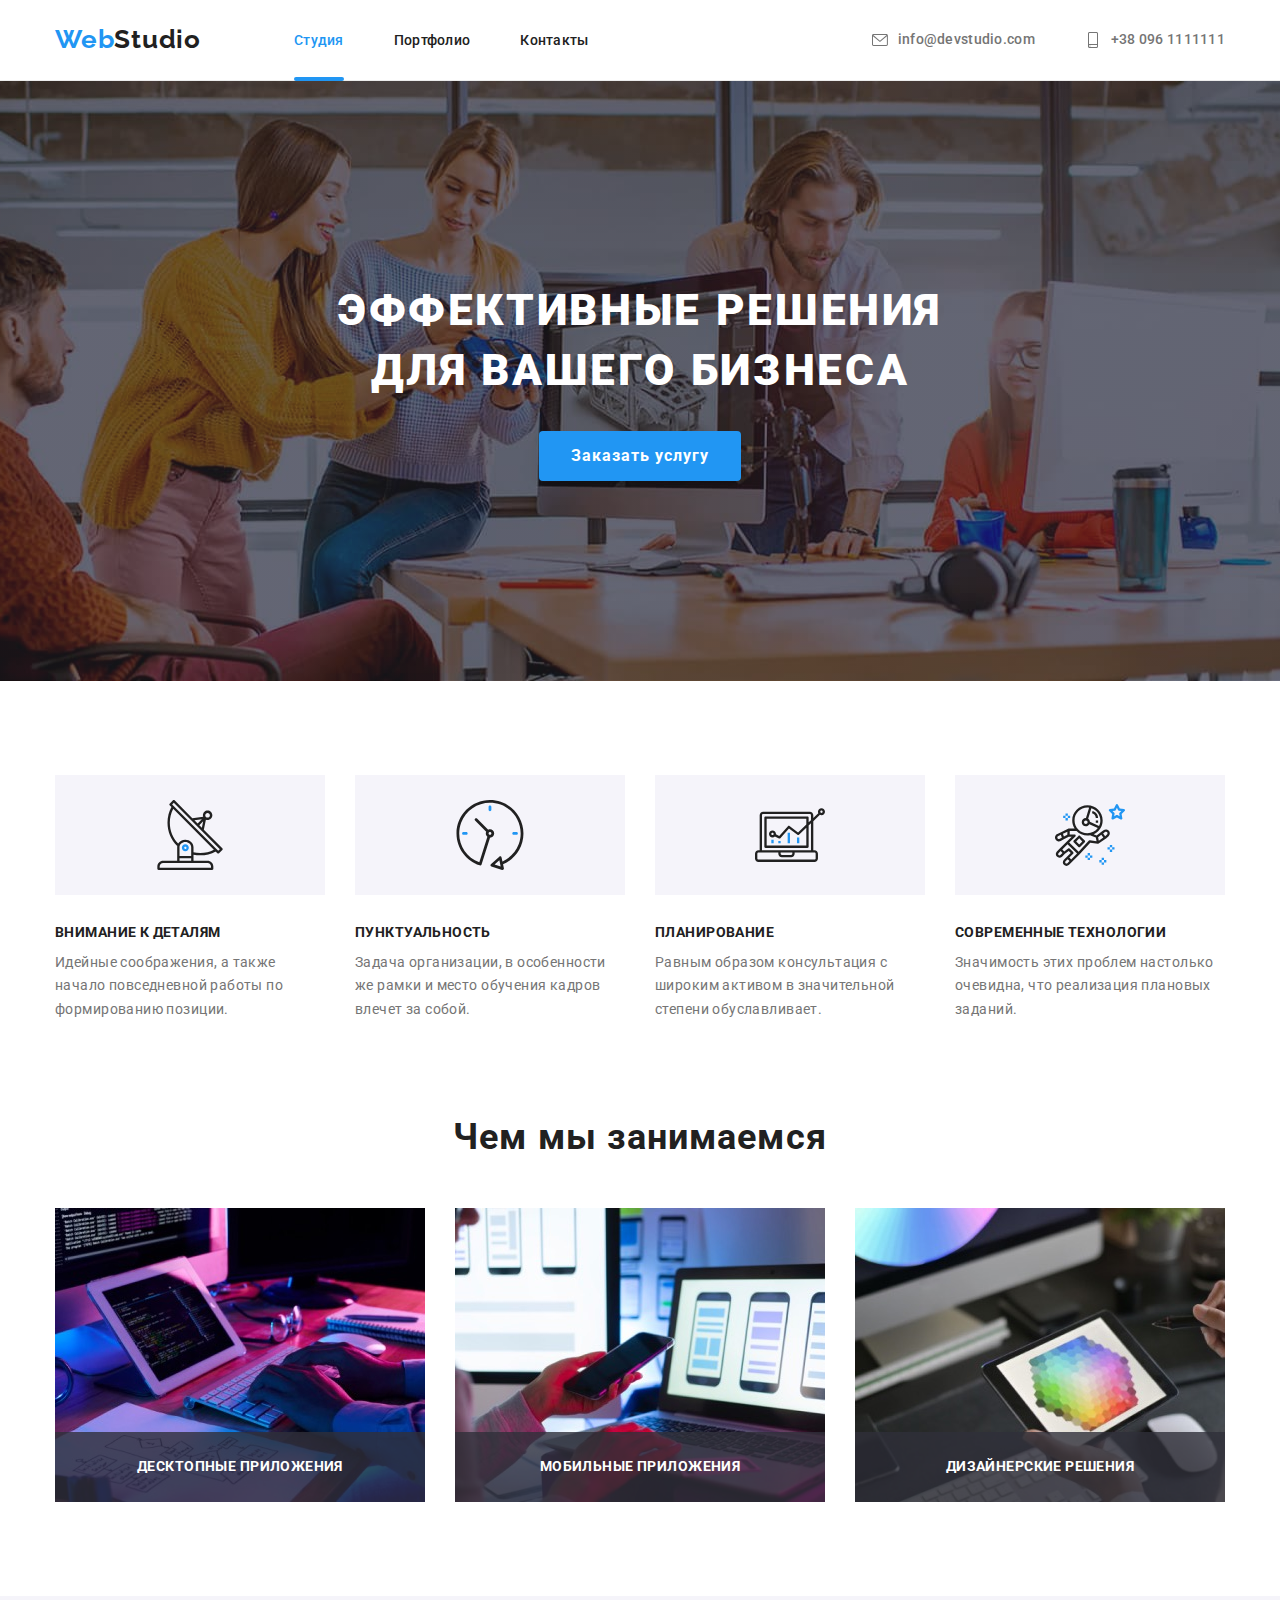
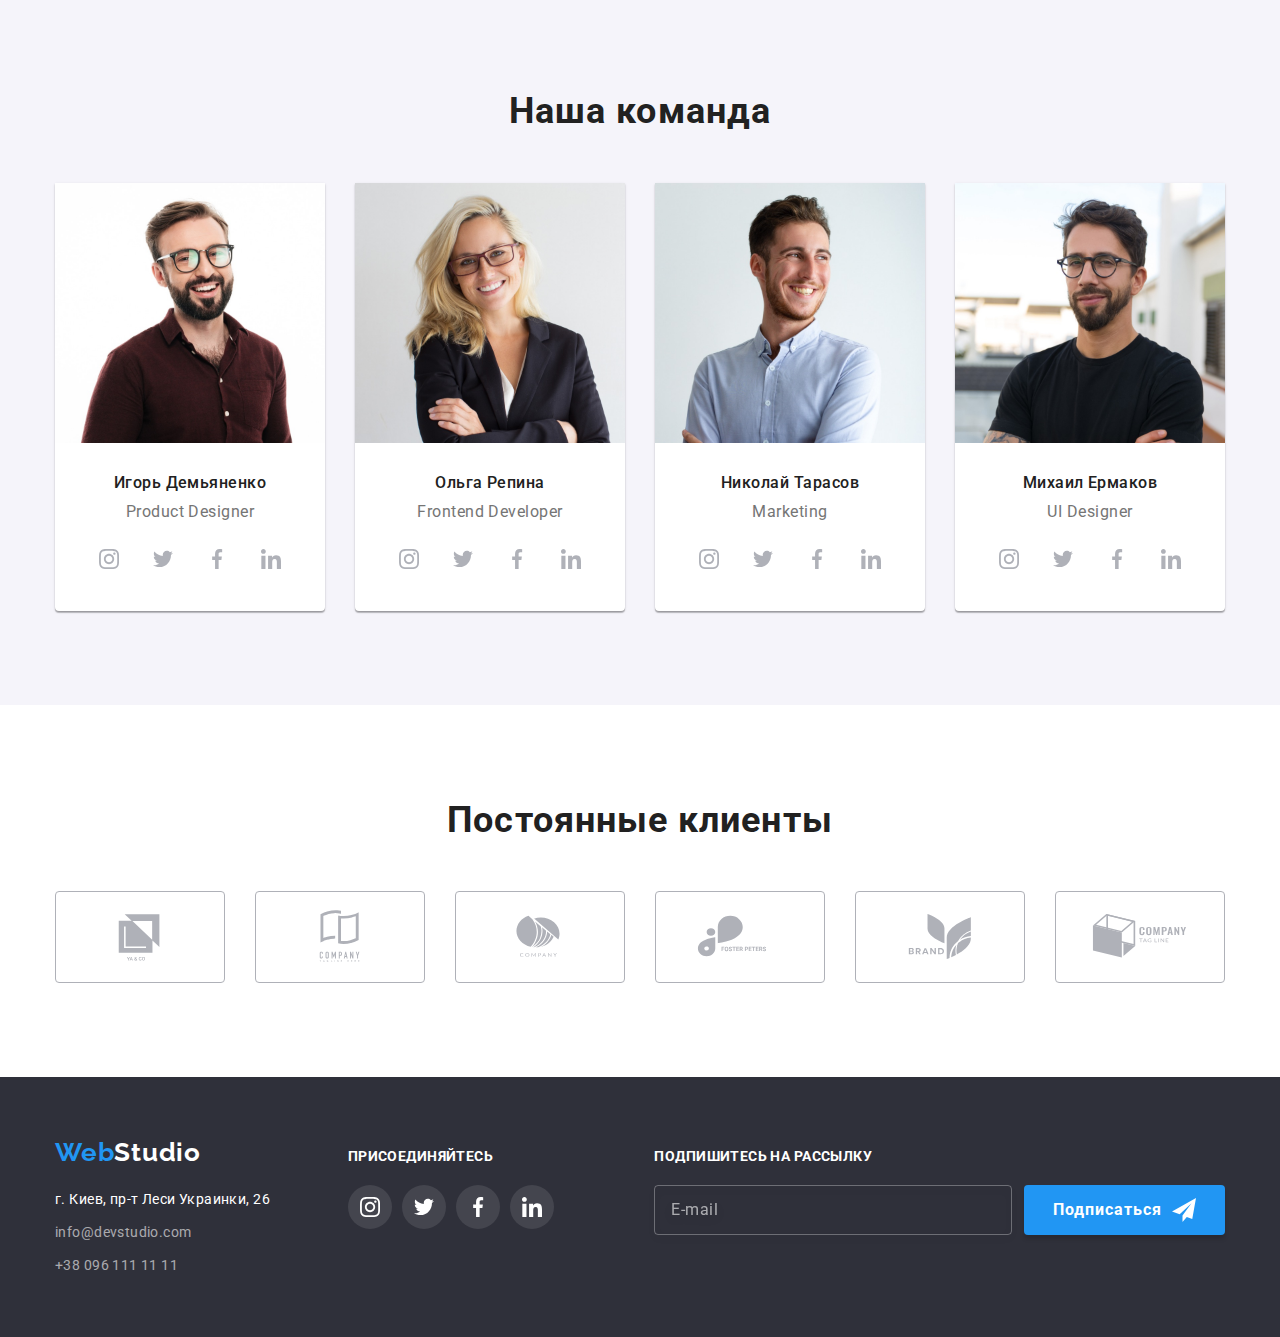
==== index.html @ 7ea265f0 "initial commit" ====
<!DOCTYPE html>
<html lang="ru">

<head>
    <meta charset="UTF-8">
    <meta http-equiv="X-UA-Compatible" content="IE=edge">
    <meta name="viewport" content="width=device-width, initial-scale=1.0">
    <title>WebStudio</title>
    <link rel="preconnect" href="https://fonts.googleapis.com">
    <link rel="preconnect" href="https://fonts.gstatic.com" crossorigin>
    <link
        href="https://fonts.googleapis.com/css2?family=Raleway:wght@700&family=Roboto:wght@400;500;700;900&display=swap"
        rel="stylesheet">
    <link rel="stylesheet"
        href="https://cdnjs.cloudflare.com/ajax/libs/modern-normalize/1.1.0/modern-normalize.min.css">
    <link rel="stylesheet" href="./css/styles.css">
</head>

<body>
    <header class="header">
        <div class="container main-nav">
            <nav class="header-nav">
                <a class="header-logo link" href="./index.html"> Web<span class="studio-logo">Studio</span> </a>
                <ul class="header-list list">
                    <li class="header-item"><a class="header-link link current" href="./index.html">Студия</a>
                    </li>
                    <li class="header-item"><a class="header-link link" href="./portfolio.html">Портфолио</a></li>
                    <li class="header-item"><a class="header-link link" href="">Контакты</a></li>
                </ul>
            </nav>

            <ul class="header-contact list">
                <li class="header-contact-item ">
                    <a class="header-mail link" href="mailto:info@devstudio.com">
                        <svg class="mail-icon" width="16" height="16">
                            <use href="./images/icons.svg#icon-envelope"></use>
                        </svg>
                        info@devstudio.com
                    </a>
                </li>
                <li class="header-contact-item">
                    <a class="header-tel link" href="tel:+380961111111">
                        <svg class="tel-icon" width="16" height="16">
                            <use href="./images/icons.svg#icon-telephone"></use>
                        </svg>
                        +38 096 1111111
                    </a>
                </li>
            </ul>
        </div>
    </header>

    <main>
        <section class="hero section">
            <div class="container">
                <h1 class="hero-title">Эффективные решения для вашего бизнеса</h1>

                <button type="button" class="hero-btn" data-modal-open>Заказать услугу</button>
                <div class="backdrop is-hidden" data-modal>
                    <div class="modal">
                        <button class="close-btn" data-modal-close>
                            <svg class="close-icon" width="18" height="18">
                                <use href="./images/icons.svg#icon-close">
                                </use>
                            </svg>
                        </button>
                        <p class="modal-title">Оставьте свои данные, мы вам перезвоним</p>
                        <form action="#" class="modal-form">
                            <div class="modal-form-field">
                                <label for="user-name" class="input-title">Имя</label>
                                <div class="modal-input-wrap">
                                    <input type="text" name="user-name" id="user-name" class="modal-input" minlength="2"
                                        required>
                                    <svg class="input-icon" width="18" height="18">
                                        <use href="./images/icons.svg#icon-name-input"></use>
                                    </svg>
                                </div>
                            </div>

                            <div class="modal-form-field">
                                <label for="user-tel" class="input-title">Телефон</label>
                                <div class="modal-input-wrap">
                                    <input type="tel" name="user-tel" id="user-tel" class="modal-input" required>
                                    <svg class="input-icon" width="18" height="18">
                                        <use href="./images/icons.svg#icon-tel-input"></use>
                                    </svg>
                                </div>
                            </div>

                            <div class="modal-form-field">
                                <label for="user-email" class="input-title">Почта</label>
                                <div class="modal-input-wrap">
                                    <input type="email" name="user-email" id="user-email" class="modal-input"
                                        required><svg class="input-icon" width="18" height="18">
                                        <use href="./images/icons.svg#icon-mail-input"></use>
                                    </svg>
                                </div>
                            </div>

                            <div class="modal-form-field">
                                <label for="feedback" class="input-title">Комментарий</label>
                                <textarea name="feedback" id="feedback" class="feedback-txt"
                                    placeholder="Введите текст"></textarea>
                            </div>

                            <div class="modal-form-field">
                                <input type="checkbox" name="terms" id="terms-check" class="modal-check visually-hidden"
                                    required>

                                <label for="terms-check" class="terms-check">
                                    <span>
                                        <svg class="icon-check" width="16" height="15">
                                            <use href="./images/icons.svg#icon-check"></use>
                                        </svg>
                                    </span>
                                    Соглашаюсь с рассылкой и принимаю &nbsp;
                                    <a href="" class="terms-link">Условия договора</a>
                                </label>
                            </div>

                            <button type="submit" class="submit-btn">Отправить</button>
                        </form>
                    </div>

                </div>
            </div>
        </section>

        <section class="about section">
            <div class="container">
                <h2 class="about-title visually-hidden"> О нас</h2>
                <ul class="about-list list">
                    <li class="about-item">
                        <div class="icon-box">
                            <svg class="about-icon" width="70" height="70">
                                <use href="./images/icons.svg#icon-antenna">
                                </use>
                            </svg>
                        </div>
                        <h3 class="about-item-title">Внимание к деталям</h3>
                        <p class="about-item-text">Идейные соображения, а также начало повседневной работы по
                            формированию
                            позиции.</p>
                    </li>
                    <li class="about-item">
                        <div class="icon-box">
                            <svg class="about-icon" width="70" height="70">
                                <use href="./images/icons.svg#icon-clock">
                                </use>
                            </svg>
                        </div>
                        <h3 class="about-item-title">Пунктуальность</h3>
                        <p class="about-item-text">Задача организации, в особенности же рамки и место обучения кадров
                            влечет
                            за собой.</p>
                    </li>
                    <li class="about-item">
                        <div class="icon-box">
                            <svg class="about-icon" width="70" height="70">
                                <use href="./images/icons.svg#icon-diagram">
                                </use>
                            </svg>
                        </div>
                        <h3 class="about-item-title">Планирование</h3>
                        <p class="about-item-text">Равным образом консультация с широким активом в значительной степени
                            обуславливает.</p>
                    </li>
                    <li class="about-item">
                        <div class="icon-box">
                            <svg class="about-icon" width="70" height="70">
                                <use href="./images/icons.svg#icon-astronaut">
                                </use>
                            </svg>
                        </div>
                        <h3 class="about-item-title">Современные технологии</h3>
                        <p class="about-item-text">Значимость этих проблем настолько очевидна, что реализация плановых
                            заданий.</p>
                    </li>
                </ul>
            </div>
        </section>

        <section class="we-do section">
            <div class="container">
                <h2 class="we-do-title">Чем мы занимаемся</h2>
                <ul class="we-do-list list">
                    <li class="we-do-item">
                        <div class="we-do-thumb">
                            <img src="./images/we-do1.jpg" alt="Набор кода" width="370" height="294">

                            <div class="we-do-box">
                                <p class="we-do-text">
                                    Десктопные приложения
                                </p>
                            </div>
                        </div>
                    </li>
                    <li class="we-do-item">
                        <div class="we-do-thumb">
                            <img src="./images/we-do2.jpg" alt="Мобильные приложения на экране" width="370"
                                height="294">

                            <div class="we-do-box">
                                <p class="we-do-text">
                                    Мобильные приложения
                                </p>
                            </div>
                        </div>
                    </li>
                    <li class="we-do-item">
                        <img src="./images/we-do3.jpg" alt="Цветовая палитра" width="370" height="294">
                        <div class="we-do-thumb">
                            <div class="we-do-box">
                                <p class="we-do-text">
                                    Дизайнерские решения
                                </p>
                            </div>
                        </div>
                    </li>
                </ul>
            </div>
        </section>

        <section class="team section">
            <div class="container">
                <h2 class="team-title">Наша команда</h2>
                <ul class="team-list list">
                    <li class="team-item">
                        <img src="./images/team-img1.jpg" alt="Игорь из команды" width="270" height="260">
                        <div class="team-content">
                            <h3 class="team-name">Игорь Демьяненко</h3>
                            <p class="team-job" lang="en">Product Designer</p>
                            <ul class="team-social-list list">
                                <li class="team-social-item"><a class="team-social-link link" href="insta">
                                        <svg class="team-social-icon" width="20" height="20">
                                            <use href="./images/icons.svg#icon-instagram"></use>
                                        </svg> </a></li>
                                <li class="team-social-item"><a class="team-social-link link" href="tw"><svg
                                            class="team-social-icon" width="20" height="20">
                                            <use href="./images/icons.svg#icon-twitter"></use>
                                        </svg></a>
                                </li>
                                <li class="team-social-item"><a class="team-social-link link" href="fb"><svg
                                            class="team-social-icon" width="20" height="20">
                                            <use href="./images/icons.svg#icon-facebook"></use>
                                        </svg></a>
                                </li>
                                <li class="team-social-item"><a class="team-social-link link" href="linkedin"><svg
                                            class="team-social-icon" width="20" height="20">
                                            <use href="./images/icons.svg#icon-linkedin"></use>
                                        </svg></a>
                                </li>
                            </ul>
                        </div>

                    </li>
                    <li class="team-item"><img src="./images/team-img2.jpg" alt="Ольга из команды" width="270"
                            height="260">
                        <div class="team-content">
                            <h3 class="team-name">Ольга Репина</h3>
                            <p class="team-job" lang="en">Frontend Developer</p>
                            <ul class="team-social-list list">
                                <li class="team-social-item">
                                    <a class="team-social-link link" href="insta">
                                        <svg class="team-social-icon" width="20" height="20">
                                            <use href="./images/icons.svg#icon-instagram">
                                            </use>
                                        </svg>
                                    </a>
                                </li>
                                <li class="team-social-item">
                                    <a class="team-social-link link" href="tw"><svg class="team-social-icon" width="20"
                                            height="20">
                                            <use href="./images/icons.svg#icon-twitter">
                                            </use>
                                        </svg>
                                    </a>
                                </li>
                                <li class="team-social-item">
                                    <a class="team-social-link link" href="fb"><svg class="team-social-icon" width="20"
                                            height="20">
                                            <use href="./images/icons.svg#icon-facebook">
                                            </use>
                                        </svg>
                                    </a>
                                </li>
                                <li class="team-social-item">
                                    <a class="team-social-link link" href="linkedin"><svg class="team-social-icon"
                                            width="20" height="20">
                                            <use href="./images/icons.svg#icon-linkedin">
                                            </use>
                                        </svg>
                                    </a>
                                </li>
                            </ul>
                        </div>

                    </li>
                    <li class="team-item"><img src="./images/team-img3.jpg" alt="Николай из команды" width="270"
                            height="260">
                        <div class="team-content">
                            <h3 class="team-name">Николай Тарасов</h3>
                            <p class="team-job" lang="en">Marketing</p>
                            <ul class="team-social-list list">
                                <li class="team-social-item"><a class="team-social-link link" href="insta">
                                        <svg class="team-social-icon" width="20" height="20">
                                            <use href="./images/icons.svg#icon-instagram">
                                            </use>
                                        </svg> </a></li>
                                <li class="team-social-item"><a class="team-social-link link" href="tw"><svg
                                            class="team-social-icon" width="20" height="20">
                                            <use href="./images/icons.svg#icon-twitter">
                                            </use>
                                        </svg></a>
                                </li>
                                <li class="team-social-item"><a class="team-social-link link" href="fb"><svg
                                            class="team-social-icon" width="20" height="20">
                                            <use href="./images/icons.svg#icon-facebook">
                                            </use>
                                        </svg></a>
                                </li>
                                <li class="team-social-item"><a class="team-social-link link" href="linkedin"><svg
                                            class="team-social-icon" width="20" height="20">
                                            <use href="./images/icons.svg#icon-linkedin">
                                            </use>
                                        </svg></a></li>
                            </ul>
                        </div>

                    </li>
                    <li class="team-item">
                        <img src="./images/team-img4.jpg" alt="Михаил из команды" width="270" height="260">
                        <div class="team-content">
                            <h3 class="team-name">Михаил Ермаков</h3>
                            <p class="team-job" lang="en">UI Designer</p>
                            <ul class="team-social-list list">
                                <li class="team-social-item"><a class="team-social-link link" href="insta">
                                        <svg class="team-social-icon" width="20" height="20">
                                            <use href="./images/icons.svg#icon-instagram">
                                            </use>
                                        </svg> </a></li>
                                <li class="team-social-item"><a class="team-social-link link" href="tw"><svg
                                            class="team-social-icon" width="20" height="20">
                                            <use href="./images/icons.svg#icon-twitter">
                                            </use>
                                        </svg></a>
                                </li>
                                <li class="team-social-item"><a class="team-social-link link" href="fb"><svg
                                            class="team-social-icon" width="20" height="20">
                                            <use href="./images/icons.svg#icon-facebook">
                                            </use>
                                        </svg></a>
                                </li>
                                <li class="team-social-item"><a class="team-social-link link" href="linkedin"><svg
                                            class="team-social-icon" width="20" height="20">
                                            <use href="./images/icons.svg#icon-linkedin">
                                            </use>
                                        </svg></a></li>
                            </ul>
                        </div>

                    </li>
                </ul>
            </div>
        </section>

        <section class="clients section">
            <div class="container">
                <h2 class="clients-title">Постоянные клиенты</h2>
                <ul class="clients-list list">
                    <li class="clients-item">
                        <a class="clients-link link" href="">
                            <svg class="clients-icon" width="106" height="60">
                                <use href="./images/icons.svg#icon-Logo-1"></use>
                            </svg>
                        </a>
                    </li>
                    <li class="clients-item">
                        <a class="clients-link link" href="">
                            <svg class="clients-icon" width="106" height="60">
                                <use href="./images/icons.svg#icon-Logo-2"></use>
                            </svg>
                        </a>
                    </li>
                    <li class="clients-item">
                        <a class="clients-link link" href="">
                            <svg class="clients-icon" width="106" height="60">
                                <use href="./images/icons.svg#icon-Logo-3"></use>
                            </svg>
                        </a>
                    </li>
                    <li class="clients-item">
                        <a class="clients-link link" href="">
                            <svg class="clients-icon" width="106" height="60">
                                <use href="./images/icons.svg#icon-Logo-4"></use>
                            </svg>
                        </a>
                    </li>
                    <li class="clients-item">
                        <a class="clients-link link" href="">
                            <svg class="clients-icon" width="106" height="60">
                                <use href="./images/icons.svg#icon-Logo-5"></use>
                            </svg>
                        </a>
                    </li>
                    <li class="clients-item">
                        <a class="clients-link link" href="">
                            <svg class="clients-icon" width="106" height="60">
                                <use href="./images/icons.svg#icon-Logo-6"></use>
                            </svg>
                        </a>
                    </li>
                </ul>
            </div>
        </section>
    </main>

    <footer class="footer">
        <div class="footer-container container">
            <div class="footer-address-block">
                <a class="footer-logo link" href="./index.html">
                    Web<span class="footer-studio-logo">Studio</span></a>
                <address class="footer-address">
                    <ul class="footer-list list">
                        <li class="footer-item"><a class="footer-address-link link"
                                href=" https://goo.gl/maps/7TcgNuWg4YXk1nS88">
                                г.
                                Киев, пр-т Леси Украинки,
                                26</a></li>
                        <li class="footer-item">
                            <a class="footer-mail link" href="mailto:info@devstudio.com">info@devstudio.com</a></li>
                        <li class="footer-item">
                            <a class="footer-tel link" href="tel:+380961111111">+38 096 111 11 11</a></li>
                    </ul>
                </address>
            </div>

            <div class="social-footer">
                <p class="social-footer-title">Присоединяйтесь</p>
                <ul class="social-footer-list list">
                    <li class="social-footer-item">
                        <a href="" class="social-footer-link">
                            <svg class="social-footer-icon" width="20" height="20">
                                <use href="./images/icons.svg#icon-instagram">
                                </use>
                            </svg>
                        </a>
                    </li>
                    <li class="social-footer-item">
                        <a href="" class="social-footer-link">
                            <svg class="social-footer-icon" width="20" height="20">
                                <use href="./images/icons.svg#icon-twitter">
                                </use>
                            </svg>
                        </a>
                    </li>
                    <li class="social-footer-item">
                        <a href="" class="social-footer-link">
                            <svg class="social-footer-icon" width="20" height="20">
                                <use href="./images/icons.svg#icon-facebook">
                                </use>
                            </svg>
                        </a>
                    </li>
                    <li class="social-footer-item">
                        <a href="" class="social-footer-link">
                            <svg class="social-footer-icon" width="20" height="20">
                                <use href="./images/icons.svg#icon-linkedin">
                                </use>
                            </svg>
                        </a>
                    </li>
                </ul>
            </div>

            <div class="sign-up">
                <p class="sign-up-title">Подпишитесь на рассылку</p>

                <form action="#">
                    <div class="sign-up-form"> <label>
                            <input type="email" name="user-email" class="sign-up-input" placeholder="E-mail">
                        </label>
                        <button type="submit" class="sign-up-btn">Подписаться
                            <svg class="sign-up-icon" width="24" height="24">
                                <use href="./images/icons.svg#icon-signup"></use>
                            </svg>
                        </button>
                    </div>
                </form>

            </div>
        </div>
    </footer>

    <script src="./js/modal.js"></script>
</body>

</html>
---- css/styles.css ----
:root {
  --white-color: #ffffff;
  --black-color: #212121;
  --gray-color: #757575;
  --ash-color: #f5f4fa;
  --light-gray-color: rgba(255, 255, 255, 0.6);
  --dark-gray-color: #2f303a;
  --accent-color: #2196f3;
  --btn-hover-color: #188ce8;
  --icons-gray: #afb1b8;

  --cubic: cubic-bezier(0.4, 0, 0.2, 1);
  --transition-time: 250ms;
}

/* .............UTILITIES................ */

.visually-hidden {
  position: absolute;
  width: 1px;
  height: 1px;
  margin: -1px;
  border: 0;
  padding: 0;
  white-space: nowrap;
  clip-path: inset(100%);
  clip: rect(0 0 0 0);
  overflow: hidden;
}

a {
  text-decoration: none;
}

p,
h1,
h2,
h3,
h4,
h5,
h6 {
  margin: 0;
}

ul {
  margin: 0;
  padding: 0;
}

body {
  font-family: "Roboto", sans-serif;
  color: var(--black-color);
}

img {
  display: block;
  max-width: 100%;
  height: auto;
}

button {
  cursor: pointer;
}

.list {
  list-style: none;
}

.link {
  text-decoration: none;
}

.section {
  padding-top: 94px;
  padding-bottom: 94px;
}

.container {
  width: 1200px;
  padding: 0 15px;
  margin: 0 auto;
}

/* .............LOGO................ */

.header-logo,
.footer-logo {
  font-family: "Raleway", sans-serif;
  font-weight: 700;
  font-size: 26px;
  line-height: 1.19;
  letter-spacing: 0.03em;
  color: var(--accent-color);
}

.header-logo {
  display: block;
  padding-top: 24px;
  padding-bottom: 25px;
  margin-right: 93px;
}

.studio-logo {
  font-family: "Raleway", sans-serif;
  font-weight: 700;
  font-size: 26px;
  line-height: 1.19;
  letter-spacing: 0.03em;
  color: var(--black-color);
}

.footer-studio-logo {
  font-family: "Raleway", sans-serif;
  font-weight: 700;
  font-size: 26px;
  line-height: 1.19;
  letter-spacing: 0.03em;
  color: var(--white-color);
}

/* ----------------------- STUDIO --------------------- */

/* .............HEADER................ */

.header {
  border-bottom: 1px solid #ececec;
}

.main-nav,
.header-list {
  display: flex;
  align-items: center;
}

.header-nav {
  display: flex;
  margin-right: auto;
}

.header-link.current:after {
  content: "";
  position: absolute;
  bottom: -1px;
  left: 0;

  width: 100%;
  height: 4px;

  background: var(--accent-color);
  border-radius: 2px;
}

.header-item:not(:last-child) {
  margin-right: 50px;
}

.header-link {
  transition: color var(--transition-time) var(--cubic);

  position: relative;
  padding: 32px 0 32px 0;

  font-weight: 500;
  font-size: 14px;
  line-height: 1.14;
  letter-spacing: 0.02em;
  color: var(--black-color);
}

.header-contact {
  display: flex;
}

.header-contact-item:not(:last-child) {
  margin-right: 50px;
}

.header-contact-item {
  display: flex;
  align-items: center;
}

.header-link:hover,
.header-link:focus,
.header-mail:hover,
.header-mail:focus,
.header-tel:hover,
.header-tel:focus,
.header-list .link.current {
  color: var(--accent-color);
}

.header-link:hover,
.header-link:focus,
.header-mail:hover,
.header-mail:focus,
.header-tel:hover,
.header-tel:focus {
  color: var(--accent-color);
}

.header-mail,
.header-tel {
  transition: color var(--transition-time) var(--cubic);

  display: flex;
  padding: 32px 0 32px 0;
  font-weight: 500;
  font-size: 14px;
  line-height: 1.14;
  letter-spacing: 0.02em;
  color: var(--gray-color);
}

.mail-icon,
.tel-icon {
  margin-right: 10px;
  fill: currentColor;
}

/* .............HERO................ */

.hero {
  margin-left: auto;
  margin-right: auto;

  background-color: var(--dark-gray-color);
  background-image: linear-gradient(
      rgba(47, 48, 58, 0.4),
      rgba(47, 48, 58, 0.4)
    ),
    url(../images/hero-bg.jpg);
  background-repeat: no-repeat;
  background-position: center;
  background-size: cover;
  max-width: 1600px;
}

.hero.section {
  padding-top: 200px;
  padding-bottom: 200px;
}

.hero-title {
  margin-bottom: 30px;
  margin-left: auto;
  margin-right: auto;
  max-width: 696px;

  font-weight: 900;
  font-size: 44px;
  line-height: 1.36;
  text-align: center;
  letter-spacing: 0.06em;
  text-transform: uppercase;
  color: var(--white-color);
}

.hero-btn {
  transition: background-color var(--transition-time) var(--cubic);

  display: flex;
  margin-left: auto;
  margin-right: auto;
  padding: 10px 32px;

  font-family: inherit;
  font-weight: 700;
  font-size: 16px;
  line-height: 1.87;
  align-items: center;
  text-align: center;
  letter-spacing: 0.06em;

  background-color: var(--accent-color);
  color: var(--white-color);
  box-shadow: 0px 4px 4px rgba(0, 0, 0, 0.15);
  border-radius: 4px;
  border: none;
}

.hero-btn:hover,
.hero-btn:focus {
  background-color: var(--btn-hover-color);
}

/* .............MODAL............... */

.backdrop {
  position: fixed;
  left: 0px;
  top: 0px;
  z-index: 999;

  opacity: 1;
  transition: opacity var(--transition-time) var(--cubic);

  width: 100%;
  height: 100%;

  background: rgba(0, 0, 0, 0.2);
}

.backdrop.is-hidden {
  visibility: 0;
  opacity: 0;
  pointer-events: none;
}

.backdrop.is-hidden .modal {
  transform: translate(-50%, -50%) scale(0.5);
}

.modal {
  position: absolute;
  top: 50%;
  left: 50%;

  padding: 40px;

  transform: translate(-50%, -50%) scale(1);
  transition: transform var(--transition-time) var(--cubic);

  min-height: 581px;
  min-width: 528px;

  background: var(--white-color);
  box-shadow: 0px 1px 3px rgba(0, 0, 0, 0.12), 0px 1px 1px rgba(0, 0, 0, 0.14),
    0px 2px 1px rgba(0, 0, 0, 0.2);
  border-radius: 4px;
}

.modal-title {
  margin-bottom: 30px;

  font-weight: 700;
  font-size: 20px;
  line-height: 1.15;
  text-align: center;
  letter-spacing: 0.03em;

  color: var(--black-color);
}

.modal-form-field {
  margin-bottom: 10px;
}

.modal-form-field:nth-child(4n) {
  margin-bottom: 18px;
}

.modal-form-field:nth-child(5n) {
  margin-bottom: 32px;
}

.modal-input, 
.feedback-txt {
  border: 1px solid rgba(33, 33, 33, 0.2);
  border-radius: 4px;
  outline: none;
  color: var(--gray-color);

  font-size: 16px;
  line-height: 1.16
  letter-spacing: 0.01em;
  transition: border-color var(--transition-time) var(--cubic);
  cursor: pointer;
}

.modal-input-wrap {
  position: relative;
  width: 100%;
  height: 40px;
}

.modal-input {
  width: 100%;
  height: 40px;
  padding-right: 10px;
  padding-left: 42px;
}

.input-icon {
  position: absolute;
  top: 50%;
  transform: translateY(-50%);
  left: 12px;

  transition: fill var(--transition-time) var(--cubic);
}

.modal-input:focus {
  border-color: var(--accent-color);
}

.modal-input:focus + .input-icon {
  fill: var(--accent-color);
}

.input-title {
  display: block;
  margin-bottom: 4px;

  font-size: 12px;
  line-height: 1.16
  letter-spacing: 0.01em;

  color: var(--gray-color);
}

.feedback-txt {
  width: 100%;
  height: 120px;
  padding: 12px 16px;
  resize: none;

}

.feedback-txt:focus {
  border-color: var(--accent-color);
}

.feedback-txt::placeholder {
  font-size: 14px;
  line-height: 1.16;
  letter-spacing: 0.01em;

  color: rgba(117, 117, 117, 0.5);
}

.terms-check {
  font-size: 14px;
  line-height: 1.71;
  letter-spacing: 0.03em; 

  display: flex;
  align-items: center;
  justify-content: center;
  color: var(--gray-color);
}

.terms-check span {
  width: 16px;
  height: 15px;
  border: 2px solid var(--black-color);
  border-radius: 2px;

  transition: background-color var(--transition-time) var(--cubic), border var(--transition-time) var(--cubic);

  display: flex;
  margin-right: 6px;
}

.icon-check {
  fill: transparent;

  transition: fill var(--transition-time) var(--cubic);
}


.modal-check:checked + .terms-check span {
  background-color: var(--accent-color);
  border: none;
}


.modal-check:checked + .terms-check span .icon-check {
  fill: var(--white-color);
}


.terms-link {
  font-size: 14px;
  line-height: 1.71;
  letter-spacing: 0.03em;

  text-decoration: underline;
  text-decoration-skip-ink: none;

  color: var(--accent-color);
}

.submit-btn {
  display: flex;
  margin: auto auto;
  padding: 10px 55px;
  align-items: center;
  text-align: center;

  background-color: var(--accent-color);
  box-shadow: 0px 4px 4px rgba(0, 0, 0, 0.15);
  border-radius: 4px;
  border: none;

  color: var(--white-color);
  font-family: inherit;
  font-weight: 700;
  font-size: 16px;
  line-height: 1.87;
  letter-spacing: 0.06em;

  transition: background-color var(--transition-time) var(--cubic);
}

.submit-btn:hover, 
.submit-btn:focus {
  background-color: var(--btn-hover-color);
}

.close-btn {
  position: absolute;
  top: 8px;
  right: 8px;

  width: 30px;
  height: 30px;

  color: var(--black-color);
  background: var(--white-color);
  border: 1px solid rgba(0, 0, 0, 0.1);
  border-radius: 50%;

  transition: color var(--transition-time) var(--cubic);
}

.close-icon {
  position: absolute;
  top: 50%;
  left: 50%;
  transform: translate(-50%, -50%);

  fill: currentColor;
}

.close-btn:hover,
.close-btn:focus {
  color: var(--accent-color);
} 

/* .............ABOUT................ */

.about-list {
  display: flex;
}

.about-item {
  flex-basis: calc((100% - 60px) / 4);
}

.about-item:not(:last-child) {
  margin-right: 30px;
}

.about-item-title {
  margin-bottom: 10px;

  font-weight: 700;
  font-size: 14px;
  line-height: 1.14;
  letter-spacing: 0.03em;
  text-transform: uppercase;
  color: var(--black-color);
}

.about-item-text {
  font-size: 14px;
  line-height: 1.71;
  letter-spacing: 0.03em;
  color: var(--gray-color);
}

.icon-box {
  display: flex;
  justify-content: center;
  align-items: center;
  margin-bottom: 30px;
  width: 270px;
  height: 120px;
  background-color: var(--ash-color);
}

/* .............WHAT WE DO................ */

.we-do.section {
  padding-top: 0px;
}

.we-do-title {
  margin-bottom: 50px;

  font-weight: 700;
  font-size: 36px;
  line-height: 1.17;
  text-align: center;
  letter-spacing: 0.03em;
  color: var(--black-color);
}

.we-do-list {
  display: flex;
}

.we-do-item:not(:last-child) {
  margin-right: 30px;
}

.we-do-item {
  flex-basis: calc((100% - 60px) / 3);
}

.we-do-thumb {
  position: relative;
}

.we-do-box {
  position: absolute;
  bottom: 0;
  left: 0;
  width: 370px;
  height: 70px;

  display: flex;
  justify-content: center;
  align-items: center;

  background: rgba(47, 48, 58, 0.8);
}

.we-do-text {
  font-weight: 700;
  font-size: 14px;
  line-height: 1.14;
  letter-spacing: 0.03em;
  text-transform: uppercase;

  color: var(--white-color);
}

/* .............TEAM................ */

.team {
  background-color: var(--ash-color);
}

.team-title {
  margin-bottom: 50px;

  font-weight: 700;
  font-size: 36px;
  line-height: 1.17;
  text-align: center;
  letter-spacing: 0.03em;
  color: var(--black-color);
}

.team-list {
  display: flex;
}

.team-item {
  flex-basis: calc((100% - 60px) / 4);

  background-color: var(--white-color);
  box-shadow: 0px 1px 3px rgba(0, 0, 0, 0.12), 0px 1px 1px rgba(0, 0, 0, 0.14),
    0px 2px 1px rgba(0, 0, 0, 0.2);
  border-radius: 0px 0px 4px 4px;
}

.team-item:not(:last-child) {
  margin-right: 30px;
}

.team-content {
  padding: 30px 32px;
  text-align: center;
}

.team-name {
  margin-bottom: 10px;

  font-weight: 500;
  font-size: 16px;
  line-height: 1.19;
  letter-spacing: 0.03em;
  color: var(--black-color);
}

.team-job {
  margin-bottom: 16px;

  font-size: 16px;
  line-height: 1.19;
  letter-spacing: 0.03em;
  color: var(--gray-color);
}

.team-social-list {
  display: flex;
  justify-content: center;
}

.team-social-item {
  width: 44px;
  height: 44px;
}

.team-social-item:not(:last-child) {
  margin-right: 10px;
}

.team-social-link {
  transition: background-color var(--transition-time) var(--cubic);

  display: flex;
  align-items: center;
  justify-content: center;

  width: 100%;
  height: 100%;
  border-radius: 50%;
}

.team-social-link:hover,
.team-social-link:focus {
  background-color: var(--accent-color);
}

.team-social-link:hover .team-social-icon,
.team-social-link:focus .team-social-icon {
  fill: var(--white-color);
}

.team-social-icon {
  transition: fill var(--transition-time) var(--cubic);

  fill: var(--icons-gray);
}

/* .............CLIENTS................ */

.clients-title {
  margin-bottom: 50px;

  font-weight: 700;
  font-size: 36px;
  line-height: 1.17;
  text-align: center;
  letter-spacing: 0.03em;
  color: var(--black-color);
}

.clients-list {
  display: flex;
}

.clients-item {
  display: flex;
  justify-content: center;
  align-items: center;
}

.clients-item:not(:last-child) {
  margin-right: 30px;
}

.clients-link {
  transition: border var(--transition-time) var(--cubic),
    color var(--transition-time) var(--cubic);

  display: flex;
  justify-content: center;
  align-items: center;

  width: 170px;
  height: 92px;

  color: var(--icons-gray);
  border: 1px solid var(--icons-gray);
  border-radius: 4px;
}

.clients-link:hover,
.clients-link:focus {
  border-color: var(--accent-color);
  color: var(--accent-color);
}

.clients-icon {
  transition: fill var(--transition-time) var(--cubic);

  fill: currentColor;
}

/* .............FOOTER................ */

.footer {
  background-color: var(--dark-gray-color);
}

.footer {
  display: flex;
  padding-top: 60px;
  padding-bottom: 60px;
}

.footer-container {
  display: flex;
  justify-content: space-between;
  align-items: baseline;
}

.footer-address-block {
  max-width: 231px;
  margin-right: 70px;
}

.footer-logo {
  display: flex;
  margin-bottom: 20px;
}

.footer-item:not(:last-child) {
  margin-bottom: 9px;
}

.footer-address-link {
  display: flex;
  font-style: normal;
  font-size: 14px;
  line-height: 1.71;
  letter-spacing: 0.03em;
  color: var(--white-color);
}

.footer-mail,
.footer-tel {
  transition: color var(--transition-time) var(--cubic);

  font-style: normal;
  font-size: 14px;
  line-height: 1.71;
  letter-spacing: 0.03em;
  color: var(--light-gray-color);
}

.footer-mail:hover,
.footer-mail:focus,
.footer-tel:hover,
.footer-tel:focus {
  color: var(--accent-color);
}

.social-footer {
  margin-right: 93px;
}

.social-footer-title {
  display: flex;
  margin-bottom: 20px;
  font-weight: 700;
  font-size: 14px;
  line-height: 1.14;
  letter-spacing: 0.03em;
  text-transform: uppercase;
  color: var(--white-color);
}

.social-footer-list {
  display: flex;
}

.social-footer-item {
  width: 44px;
  height: 44px;
}

.social-footer-item:not(:last-child) {
  margin-right: 10px;
}

.social-footer-link {
  transition: background-color var(--transition-time) var(--cubic);

  width: 100%;
  height: 100%;
  border-radius: 50%;

  display: flex;
  align-items: center;
  justify-content: center;
  background-color: rgba(255, 255, 255, 0.1);
}

.social-footer-link:hover,
.social-footer-link:focus {
  background-color: var(--accent-color);
}

.social-footer-icon {
  fill: var(--white-color);
}

.sign-up-form {
  display: flex;
}

.sign-up-title {
  display: flex;
  margin-bottom: 20px;

  font-weight: 700;
  font-size: 14px;
  line-height: 1.14;
  letter-spacing: 0.03em;
  text-transform: uppercase;

  color: var(--white-color);
}

.sign-up-input {
  width: 358px;
  height: 50px;
  padding: 15px 16px;
  margin-right: 12px;

  color: var(--white-color);
  background-color: transparent;
  border: 1px solid rgba(255, 255, 255, 0.3);
  filter: drop-shadow(0px 4px 4px rgba(0, 0, 0, 0.15));
  border-radius: 4px;
  outline: none;

  transition: border-color var(--transition-time) var(--cubic);

  cursor: pointer;
}

.sign-up-input::placeholder {
  font-size: 16px;
  line-height: 1.25;
  display: flex;
  align-items: center;
  letter-spacing: 0.03em;

  color: rgba(255, 255, 255, 0.6);

  transition: color var(--transition-time) var(--cubic);
}

.sign-up-input:focus {
  border-color: var(--accent-color);
}

.sign-up-input:focus::placeholder {
  color: var(--white-color);
}

.sign-up-btn {
  height: 50px;
  padding: 10px 29px;

  display: flex;
  align-items: center;
  text-align: center;

  font-family: inherit;
  font-weight: 700;
  font-size: 16px;
  line-height: 1.87;
  letter-spacing: 0.06em;

  background-color: var(--accent-color);
  box-shadow: 0px 4px 4px rgba(0, 0, 0, 0.15);
  border-radius: 4px;
  border: none;
  color: var(--white-color);

  transition: background-color var(--transition-time) var(--cubic);
}

.sign-up-btn:hover,
.sign-up-btn:focus {
  background-color: var(--btn-hover-color);
}

.sign-up-icon {
  margin-left: 10px;

  fill: var(--white-color);
}



/* ----------------------- PORTFOLIO --------------------- */

/* .............PRODUCTS................ */

.products-nav {
  display: flex;
  justify-content: center;
  margin-bottom: 50px;
}

.products-nav-item:not(:last-child) {
  margin-right: 8px;
}

.products-nav-btn {
  transition: background-color var(--transition-time) var(--cubic),
    color var(--transition-time) var(--cubic),
    box-shadow var(--transition-time) var(--cubic);

  padding: 6px 22px 6px 22px;

  font-family: inherit;
  font-weight: 500;
  font-size: 16px;
  line-height: 1.62;
  text-align: center;
  letter-spacing: 0.03em;
  border-radius: 4px;
  outline: none;
  border: none;

  color: var(--black-color);
  background-color: var(--ash-color);
}

.products-nav-btn:hover,
.products-nav-btn:focus,
.products-nav .products-nav-btn.current-btn {
  color: var(--white-color);
  background: var(--accent-color);
  box-shadow: 0px 3px 1px rgba(0, 0, 0, 0.1), 0px 1px 2px rgba(0, 0, 0, 0.08),
    0px 2px 2px rgba(0, 0, 0, 0.12);
}

.products-list {
  display: flex;
  flex-wrap: wrap;
}

.products-item {
  flex-basis: calc((100% - 60px) / 3);
  margin-right: 30px;
  margin-bottom: 30px;
}

.products-item:hover {
  box-shadow: 0px 1px 1px rgba(0, 0, 0, 0.12), 0px 4px 4px rgba(0, 0, 0, 0.06),
    1px 4px 6px rgba(0, 0, 0, 0.16);
}

.products-link {
  display: block;

  transition: box-shadow var(--transition-time) var(--cubic);
}

.products-link:hover,
.products-link:focus {
  box-shadow: 0px 1px 1px rgba(0, 0, 0, 0.12), 0px 4px 4px rgba(0, 0, 0, 0.06),
    1px 4px 6px rgba(0, 0, 0, 0.16);
}

.products-item:nth-child(3n) {
  margin-right: 0;
}

.products-item:nth-last-child(-n + 3) {
  margin-bottom: 0px;
}

.products-thumb {
  position: relative;
  overflow: hidden;
}

.products-overlay {
  position: absolute;
  width: 100%;
  height: 100%;
  top: 0;
  left: 0;

  background-color: rgba(33, 150, 243, 0.9);
}

.products-overlay-text {
  position: absolute;
  top: 0;
  left: 0;

  opacity: 0;

  padding: 63px 24px;
  font-size: 18px;
  line-height: 1.56;
  letter-spacing: 0.03em;

  color: var(--white-color);
}

.products-overlay,
.products-overlay-text {
  transform: translateY(101%);
  transition: transform var(--transition-time) var(--cubic),
    opacity var(--transition-time) var(--cubic);
}

.products-item:hover .products-overlay,
.products-item:hover .products-overlay-text,
.products-link:focus .products-overlay,
.products-link:focus .products-overlay-text {
  transform: translateY(0);
  opacity: 1;
}

.border-wrap {
  border: 1px solid #eeeeee;
  border-top: 0px;
  padding: 20px 24px;
}

.products-item-title {
  margin-bottom: 4px;

  font-weight: 700;
  font-size: 18px;
  line-height: 2;
  letter-spacing: 0.06em;
  color: var(--black-color);
}

.products-item-text {
  font-weight: 400;
  font-size: 16px;
  line-height: 1.87;
  letter-spacing: 0.03em;
  color: var(--gray-color);
}
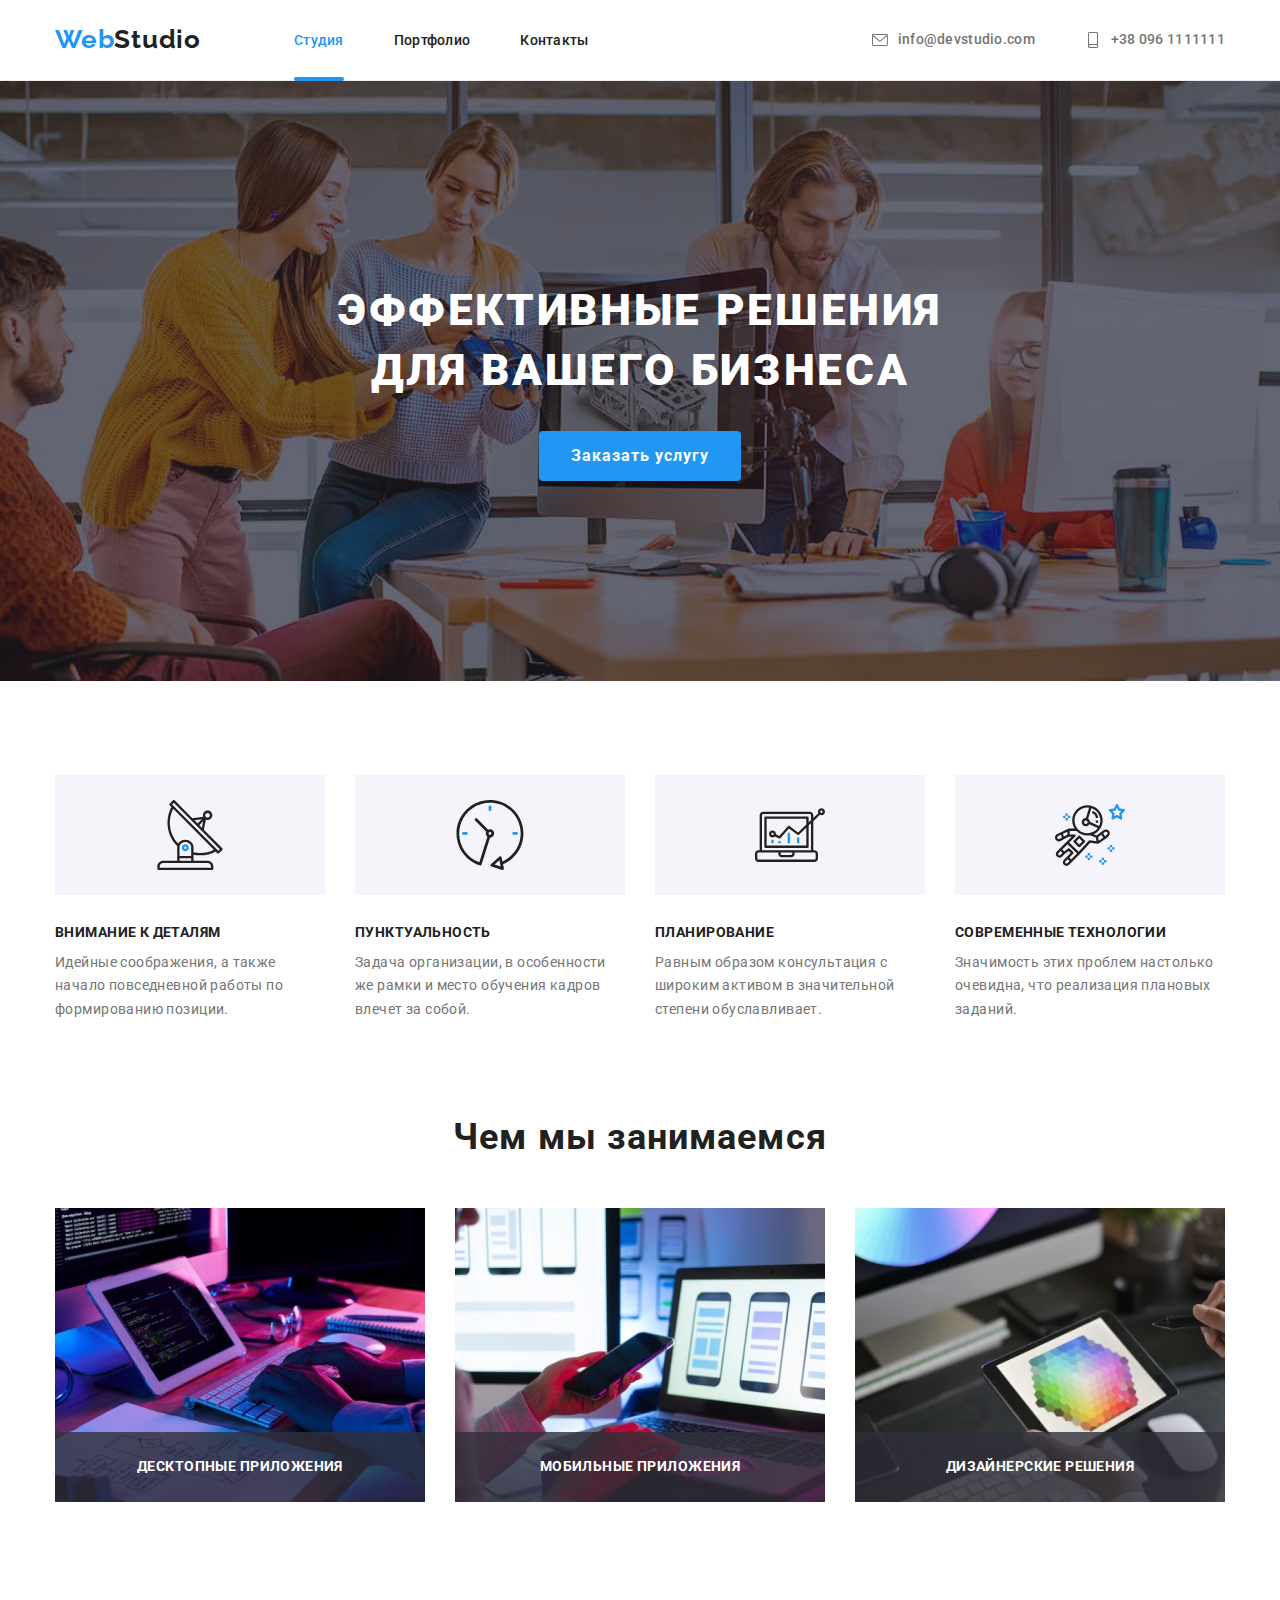
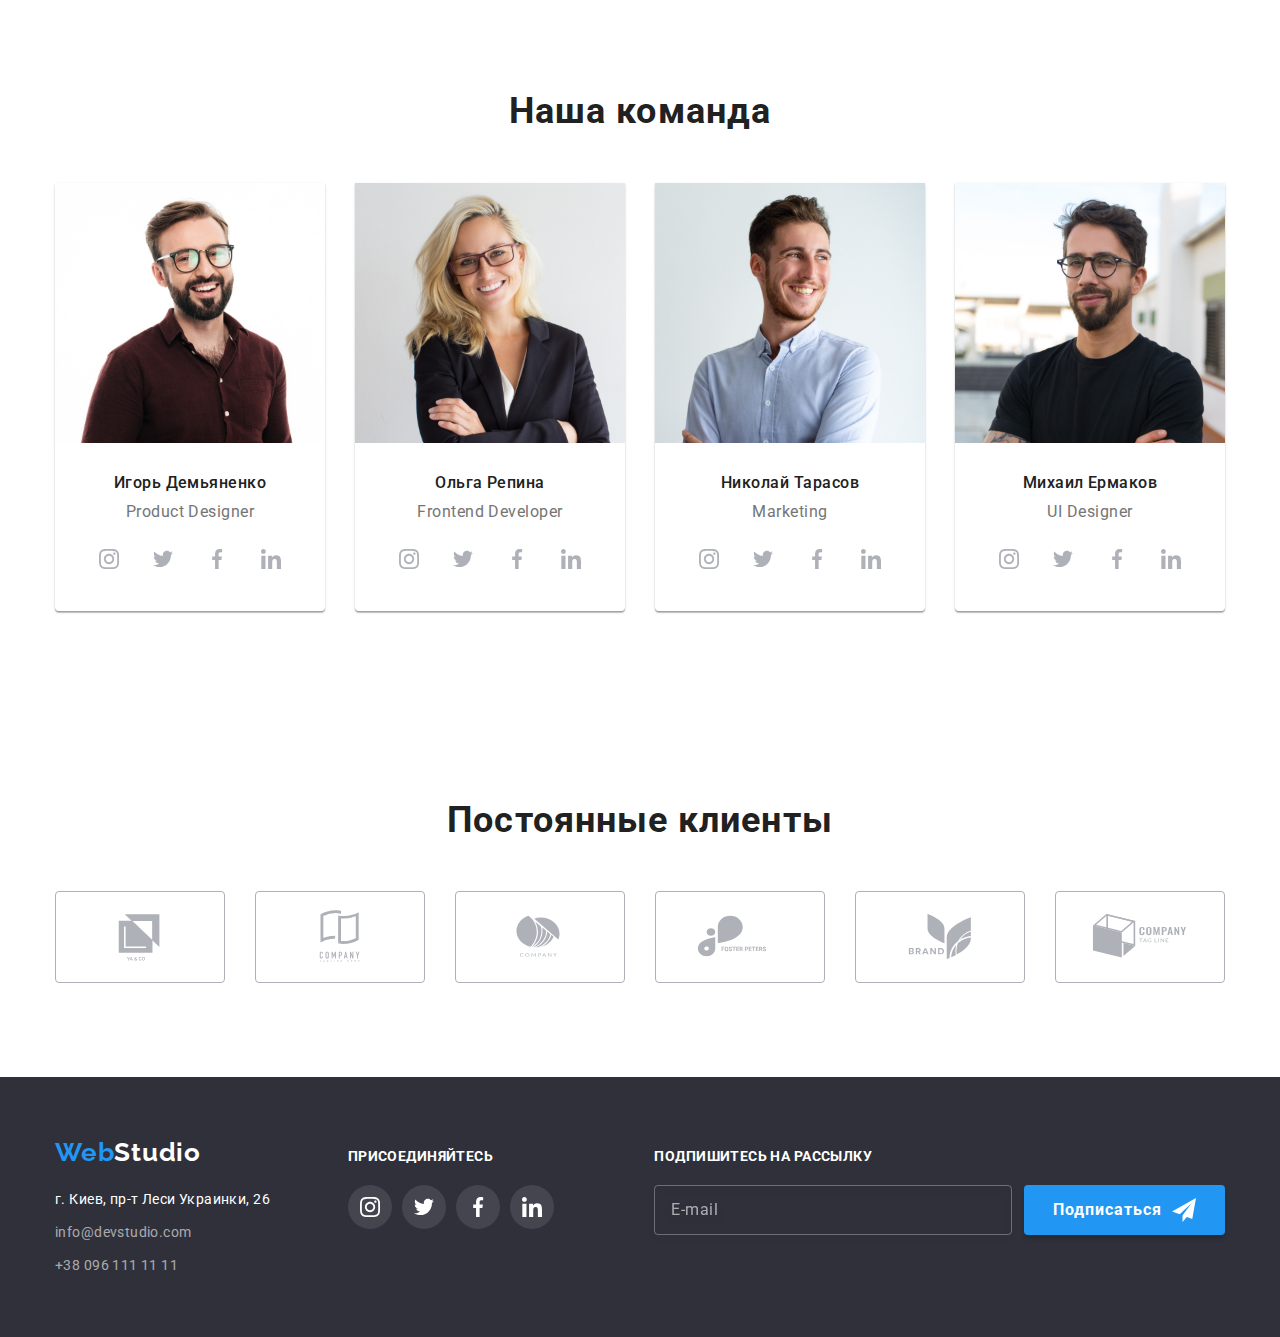
==== commit b6833338: "renamed variables, added scss" ====
--- a/index.html
+++ b/index.html
@@ -19,28 +19,28 @@
 <body>
     <header class="header">
         <div class="container main-nav">
-            <nav class="header-nav">
-                <a class="header-logo link" href="./index.html"> Web<span class="studio-logo">Studio</span> </a>
-                <ul class="header-list list">
-                    <li class="header-item"><a class="header-link link current" href="./index.html">Студия</a>
-                    </li>
-                    <li class="header-item"><a class="header-link link" href="./portfolio.html">Портфолио</a></li>
-                    <li class="header-item"><a class="header-link link" href="">Контакты</a></li>
+            <nav class="header__nav">
+                <a class="header__logo link" href="./index.html"> Web<span class="studio-logo">Studio</span> </a>
+                <ul class="header__list list">
+                    <li class="header__item"><a class="header__link link current" href="./index.html">Студия</a>
+                    </li>
+                    <li class="header__item"><a class="header__link link" href="./portfolio.html">Портфолио</a></li>
+                    <li class="header__item"><a class="header__link link" href="">Контакты</a></li>
                 </ul>
             </nav>
 
-            <ul class="header-contact list">
-                <li class="header-contact-item ">
+            <ul class="header-contact__list list">
+                <li class="header-contact__item ">
                     <a class="header-mail link" href="mailto:info@devstudio.com">
-                        <svg class="mail-icon" width="16" height="16">
+                        <svg class="mail__icon" width="16" height="16">
                             <use href="./images/icons.svg#icon-envelope"></use>
                         </svg>
                         info@devstudio.com
                     </a>
                 </li>
-                <li class="header-contact-item">
+                <li class="header-contact__item">
                     <a class="header-tel link" href="tel:+380961111111">
-                        <svg class="tel-icon" width="16" height="16">
+                        <svg class="tel__icon" width="16" height="16">
                             <use href="./images/icons.svg#icon-telephone"></use>
                         </svg>
                         +38 096 1111111
@@ -53,9 +53,9 @@
     <main>
         <section class="hero section">
             <div class="container">
-                <h1 class="hero-title">Эффективные решения для вашего бизнеса</h1>
-
-                <button type="button" class="hero-btn" data-modal-open>Заказать услугу</button>
+                <h1 class="hero__title">Эффективные решения для вашего бизнеса</h1>
+
+                <button type="button" class="hero__btn" data-modal-open>Заказать услугу</button>
                 <div class="backdrop is-hidden" data-modal>
                     <div class="modal">
                         <button class="close-btn" data-modal-close>
@@ -131,7 +131,7 @@
                 <h2 class="about-title visually-hidden"> О нас</h2>
                 <ul class="about-list list">
                     <li class="about-item">
-                        <div class="icon-box">
+                        <div class="about-icon-box">
                             <svg class="about-icon" width="70" height="70">
                                 <use href="./images/icons.svg#icon-antenna">
                                 </use>
@@ -143,7 +143,7 @@
                             позиции.</p>
                     </li>
                     <li class="about-item">
-                        <div class="icon-box">
+                        <div class="about-icon-box">
                             <svg class="about-icon" width="70" height="70">
                                 <use href="./images/icons.svg#icon-clock">
                                 </use>
@@ -155,7 +155,7 @@
                             за собой.</p>
                     </li>
                     <li class="about-item">
-                        <div class="icon-box">
+                        <div class="about-icon-box">
                             <svg class="about-icon" width="70" height="70">
                                 <use href="./images/icons.svg#icon-diagram">
                                 </use>
@@ -166,7 +166,7 @@
                             обуславливает.</p>
                     </li>
                     <li class="about-item">
-                        <div class="icon-box">
+                        <div class="about-icon-box">
                             <svg class="about-icon" width="70" height="70">
                                 <use href="./images/icons.svg#icon-astronaut">
                                 </use>
--- a/css/styles.css
+++ b/css/styles.css
@@ -1,13 +1,24 @@
 :root {
-  --white-color: #ffffff;
-  --black-color: #212121;
-  --gray-color: #757575;
-  --ash-color: #f5f4fa;
-  --light-gray-color: rgba(255, 255, 255, 0.6);
-  --dark-gray-color: #2f303a;
+
+  
+  --icons-gray: #afb1b8;
+
+  --cubic: cubic-bezier(0.4, 0, 0.2, 1);
+  --transition-time: 250ms;
+}
+
+:root {
+  --primary-color: #ffffff;
+  --secondary-color: #212121;
+  --third-color: #757575;
+
+  --contacts-color: rgba(255, 255, 255, 0.6); 
+  --background-secondary-color: #f5f4fa;
+  --background-color: #2f303a;
+
   --accent-color: #2196f3;
   --btn-hover-color: #188ce8;
-  --icons-gray: #afb1b8;
+  --icons-color: #afb1b8;
 
   --cubic: cubic-bezier(0.4, 0, 0.2, 1);
   --transition-time: 250ms;
@@ -49,7 +60,7 @@
 
 body {
   font-family: "Roboto", sans-serif;
-  color: var(--black-color);
+  color: var(--secondary-color);
 }
 
 img {
@@ -83,7 +94,7 @@
 
 /* .............LOGO................ */
 
-.header-logo,
+.header__logo,
 .footer-logo {
   font-family: "Raleway", sans-serif;
   font-weight: 700;
@@ -93,7 +104,7 @@
   color: var(--accent-color);
 }
 
-.header-logo {
+.header__logo {
   display: block;
   padding-top: 24px;
   padding-bottom: 25px;
@@ -106,7 +117,7 @@
   font-size: 26px;
   line-height: 1.19;
   letter-spacing: 0.03em;
-  color: var(--black-color);
+  color: var(--secondary-color);
 }
 
 .footer-studio-logo {
@@ -115,7 +126,7 @@
   font-size: 26px;
   line-height: 1.19;
   letter-spacing: 0.03em;
-  color: var(--white-color);
+  color: var(--primary-color);
 }
 
 /* ----------------------- STUDIO --------------------- */
@@ -127,17 +138,17 @@
 }
 
 .main-nav,
-.header-list {
-  display: flex;
-  align-items: center;
-}
-
-.header-nav {
+.header__list {
+  display: flex;
+  align-items: center;
+}
+
+.header__nav {
   display: flex;
   margin-right: auto;
 }
 
-.header-link.current:after {
+.header__link.current:after {
   content: "";
   position: absolute;
   bottom: -1px;
@@ -150,11 +161,11 @@
   border-radius: 2px;
 }
 
-.header-item:not(:last-child) {
+.header__item:not(:last-child) {
   margin-right: 50px;
 }
 
-.header-link {
+.header__link {
   transition: color var(--transition-time) var(--cubic);
 
   position: relative;
@@ -164,34 +175,34 @@
   font-size: 14px;
   line-height: 1.14;
   letter-spacing: 0.02em;
-  color: var(--black-color);
-}
-
-.header-contact {
-  display: flex;
-}
-
-.header-contact-item:not(:last-child) {
+  color: var(--secondary-color);
+}
+
+.header-contact__list {
+  display: flex;
+}
+
+.header-contact__item:not(:last-child) {
   margin-right: 50px;
 }
 
-.header-contact-item {
-  display: flex;
-  align-items: center;
-}
-
-.header-link:hover,
-.header-link:focus,
+.header-contact__item {
+  display: flex;
+  align-items: center;
+}
+
+.header__link:hover,
+.header__link:focus,
 .header-mail:hover,
 .header-mail:focus,
 .header-tel:hover,
 .header-tel:focus,
-.header-list .link.current {
+.header__list .link.current {
   color: var(--accent-color);
 }
 
-.header-link:hover,
-.header-link:focus,
+.header__link:hover,
+.header__link:focus,
 .header-mail:hover,
 .header-mail:focus,
 .header-tel:hover,
@@ -209,11 +220,11 @@
   font-size: 14px;
   line-height: 1.14;
   letter-spacing: 0.02em;
-  color: var(--gray-color);
-}
-
-.mail-icon,
-.tel-icon {
+  color: var(--third-color);
+}
+
+.mail__icon,
+.tel__icon {
   margin-right: 10px;
   fill: currentColor;
 }
@@ -224,7 +235,7 @@
   margin-left: auto;
   margin-right: auto;
 
-  background-color: var(--dark-gray-color);
+  background-color: var(--background-color);
   background-image: linear-gradient(
       rgba(47, 48, 58, 0.4),
       rgba(47, 48, 58, 0.4)
@@ -241,7 +252,7 @@
   padding-bottom: 200px;
 }
 
-.hero-title {
+.hero__title {
   margin-bottom: 30px;
   margin-left: auto;
   margin-right: auto;
@@ -253,10 +264,10 @@
   text-align: center;
   letter-spacing: 0.06em;
   text-transform: uppercase;
-  color: var(--white-color);
-}
-
-.hero-btn {
+  color: var(--primary-color);
+}
+
+.hero__btn {
   transition: background-color var(--transition-time) var(--cubic);
 
   display: flex;
@@ -273,14 +284,14 @@
   letter-spacing: 0.06em;
 
   background-color: var(--accent-color);
-  color: var(--white-color);
+  color: var(--primary-color);
   box-shadow: 0px 4px 4px rgba(0, 0, 0, 0.15);
   border-radius: 4px;
   border: none;
 }
 
-.hero-btn:hover,
-.hero-btn:focus {
+.hero__btn:hover,
+.hero__btn:focus {
   background-color: var(--btn-hover-color);
 }
 
@@ -324,7 +335,7 @@
   min-height: 581px;
   min-width: 528px;
 
-  background: var(--white-color);
+  background: var(--primary-color);
   box-shadow: 0px 1px 3px rgba(0, 0, 0, 0.12), 0px 1px 1px rgba(0, 0, 0, 0.14),
     0px 2px 1px rgba(0, 0, 0, 0.2);
   border-radius: 4px;
@@ -339,7 +350,7 @@
   text-align: center;
   letter-spacing: 0.03em;
 
-  color: var(--black-color);
+  color: var(--secondary-color);
 }
 
 .modal-form-field {
@@ -359,7 +370,7 @@
   border: 1px solid rgba(33, 33, 33, 0.2);
   border-radius: 4px;
   outline: none;
-  color: var(--gray-color);
+  color: var(--third-color);
 
   font-size: 16px;
   line-height: 1.16
@@ -406,7 +417,7 @@
   line-height: 1.16
   letter-spacing: 0.01em;
 
-  color: var(--gray-color);
+  color: var(--third-color);
 }
 
 .feedback-txt {
@@ -437,13 +448,13 @@
   display: flex;
   align-items: center;
   justify-content: center;
-  color: var(--gray-color);
+  color: var(--third-color);
 }
 
 .terms-check span {
   width: 16px;
   height: 15px;
-  border: 2px solid var(--black-color);
+  border: 2px solid var(--secondary-color);
   border-radius: 2px;
 
   transition: background-color var(--transition-time) var(--cubic), border var(--transition-time) var(--cubic);
@@ -466,7 +477,7 @@
 
 
 .modal-check:checked + .terms-check span .icon-check {
-  fill: var(--white-color);
+  fill: var(--primary-color);
 }
 
 
@@ -493,7 +504,7 @@
   border-radius: 4px;
   border: none;
 
-  color: var(--white-color);
+  color: var(--primary-color);
   font-family: inherit;
   font-weight: 700;
   font-size: 16px;
@@ -516,8 +527,8 @@
   width: 30px;
   height: 30px;
 
-  color: var(--black-color);
-  background: var(--white-color);
+  color: var(--secondary-color);
+  background: var(--primary-color);
   border: 1px solid rgba(0, 0, 0, 0.1);
   border-radius: 50%;
 
@@ -560,24 +571,24 @@
   line-height: 1.14;
   letter-spacing: 0.03em;
   text-transform: uppercase;
-  color: var(--black-color);
+  color: var(--secondary-color);
 }
 
 .about-item-text {
   font-size: 14px;
   line-height: 1.71;
   letter-spacing: 0.03em;
-  color: var(--gray-color);
-}
-
-.icon-box {
+  color: var(--third-color);
+}
+
+.about-icon-box {
   display: flex;
   justify-content: center;
   align-items: center;
   margin-bottom: 30px;
   width: 270px;
   height: 120px;
-  background-color: var(--ash-color);
+  background-color: var(--background-secondary-color);
 }
 
 /* .............WHAT WE DO................ */
@@ -594,7 +605,7 @@
   line-height: 1.17;
   text-align: center;
   letter-spacing: 0.03em;
-  color: var(--black-color);
+  color: var(--secondary-color);
 }
 
 .we-do-list {
@@ -634,13 +645,13 @@
   letter-spacing: 0.03em;
   text-transform: uppercase;
 
-  color: var(--white-color);
+  color: var(--primary-color);
 }
 
 /* .............TEAM................ */
 
 .team {
-  background-color: var(--ash-color);
+  background-color: var(--contacts-color);
 }
 
 .team-title {
@@ -651,7 +662,7 @@
   line-height: 1.17;
   text-align: center;
   letter-spacing: 0.03em;
-  color: var(--black-color);
+  color: var(--secondary-color);
 }
 
 .team-list {
@@ -661,7 +672,7 @@
 .team-item {
   flex-basis: calc((100% - 60px) / 4);
 
-  background-color: var(--white-color);
+  background-color: var(--primary-color);
   box-shadow: 0px 1px 3px rgba(0, 0, 0, 0.12), 0px 1px 1px rgba(0, 0, 0, 0.14),
     0px 2px 1px rgba(0, 0, 0, 0.2);
   border-radius: 0px 0px 4px 4px;
@@ -683,7 +694,7 @@
   font-size: 16px;
   line-height: 1.19;
   letter-spacing: 0.03em;
-  color: var(--black-color);
+  color: var(--secondary-color);
 }
 
 .team-job {
@@ -692,7 +703,7 @@
   font-size: 16px;
   line-height: 1.19;
   letter-spacing: 0.03em;
-  color: var(--gray-color);
+  color: var(--third-color);
 }
 
 .team-social-list {
@@ -728,13 +739,13 @@
 
 .team-social-link:hover .team-social-icon,
 .team-social-link:focus .team-social-icon {
-  fill: var(--white-color);
+  fill: var(--primary-color);
 }
 
 .team-social-icon {
   transition: fill var(--transition-time) var(--cubic);
 
-  fill: var(--icons-gray);
+  fill: var(--icons-color);
 }
 
 /* .............CLIENTS................ */
@@ -747,7 +758,7 @@
   line-height: 1.17;
   text-align: center;
   letter-spacing: 0.03em;
-  color: var(--black-color);
+  color: var(--secondary-color);
 }
 
 .clients-list {
@@ -775,8 +786,8 @@
   width: 170px;
   height: 92px;
 
-  color: var(--icons-gray);
-  border: 1px solid var(--icons-gray);
+  color: var(--icons-color);
+  border: 1px solid var(--icons-color);
   border-radius: 4px;
 }
 
@@ -795,7 +806,7 @@
 /* .............FOOTER................ */
 
 .footer {
-  background-color: var(--dark-gray-color);
+  background-color: var(--background-color);
 }
 
 .footer {
@@ -830,7 +841,7 @@
   font-size: 14px;
   line-height: 1.71;
   letter-spacing: 0.03em;
-  color: var(--white-color);
+  color: var(--primary-color);
 }
 
 .footer-mail,
@@ -841,7 +852,7 @@
   font-size: 14px;
   line-height: 1.71;
   letter-spacing: 0.03em;
-  color: var(--light-gray-color);
+  color: var(--contacts-color);
 }
 
 .footer-mail:hover,
@@ -863,7 +874,7 @@
   line-height: 1.14;
   letter-spacing: 0.03em;
   text-transform: uppercase;
-  color: var(--white-color);
+  color: var(--primary-color);
 }
 
 .social-footer-list {
@@ -898,7 +909,7 @@
 }
 
 .social-footer-icon {
-  fill: var(--white-color);
+  fill: var(--primary-color);
 }
 
 .sign-up-form {
@@ -915,7 +926,7 @@
   letter-spacing: 0.03em;
   text-transform: uppercase;
 
-  color: var(--white-color);
+  color: var(--primary-color);
 }
 
 .sign-up-input {
@@ -924,7 +935,7 @@
   padding: 15px 16px;
   margin-right: 12px;
 
-  color: var(--white-color);
+  color: var(--primary-color);
   background-color: transparent;
   border: 1px solid rgba(255, 255, 255, 0.3);
   filter: drop-shadow(0px 4px 4px rgba(0, 0, 0, 0.15));
@@ -953,7 +964,7 @@
 }
 
 .sign-up-input:focus::placeholder {
-  color: var(--white-color);
+  color: var(--primary-color);
 }
 
 .sign-up-btn {
@@ -974,7 +985,7 @@
   box-shadow: 0px 4px 4px rgba(0, 0, 0, 0.15);
   border-radius: 4px;
   border: none;
-  color: var(--white-color);
+  color: var(--primary-color);
 
   transition: background-color var(--transition-time) var(--cubic);
 }
@@ -987,7 +998,7 @@
 .sign-up-icon {
   margin-left: 10px;
 
-  fill: var(--white-color);
+  fill: var(--primary-color);
 }
 
 
@@ -1023,14 +1034,14 @@
   outline: none;
   border: none;
 
-  color: var(--black-color);
-  background-color: var(--ash-color);
+  color: var(--secondary-color);
+  background-color: var(--background-secondary-color);
 }
 
 .products-nav-btn:hover,
 .products-nav-btn:focus,
 .products-nav .products-nav-btn.current-btn {
-  color: var(--white-color);
+  color: var(--primary-color);
   background: var(--accent-color);
   box-shadow: 0px 3px 1px rgba(0, 0, 0, 0.1), 0px 1px 2px rgba(0, 0, 0, 0.08),
     0px 2px 2px rgba(0, 0, 0, 0.12);
@@ -1099,7 +1110,7 @@
   line-height: 1.56;
   letter-spacing: 0.03em;
 
-  color: var(--white-color);
+  color: var(--primary-color);
 }
 
 .products-overlay,
@@ -1130,7 +1141,7 @@
   font-size: 18px;
   line-height: 2;
   letter-spacing: 0.06em;
-  color: var(--black-color);
+  color: var(--secondary-color);
 }
 
 .products-item-text {
@@ -1138,5 +1149,5 @@
   font-size: 16px;
   line-height: 1.87;
   letter-spacing: 0.03em;
-  color: var(--gray-color);
-}
+  color: var(--third-color);
+}
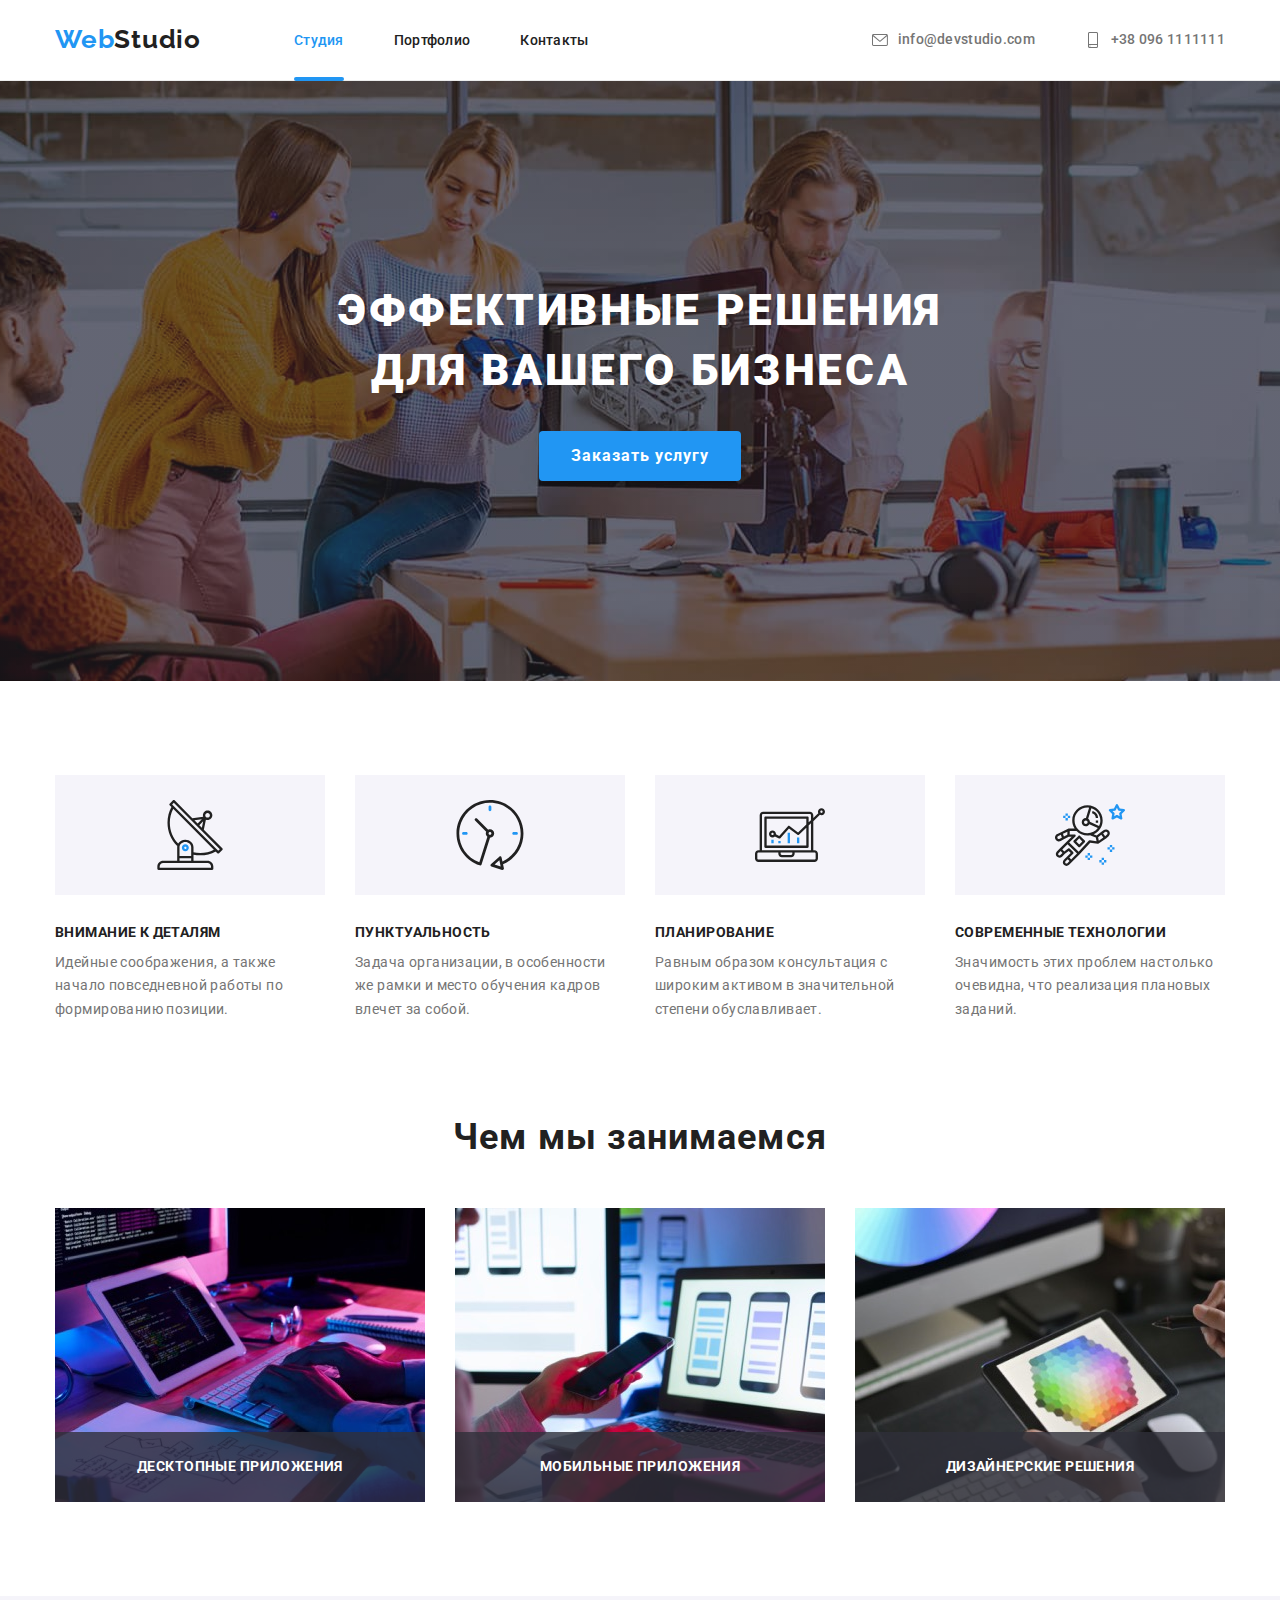
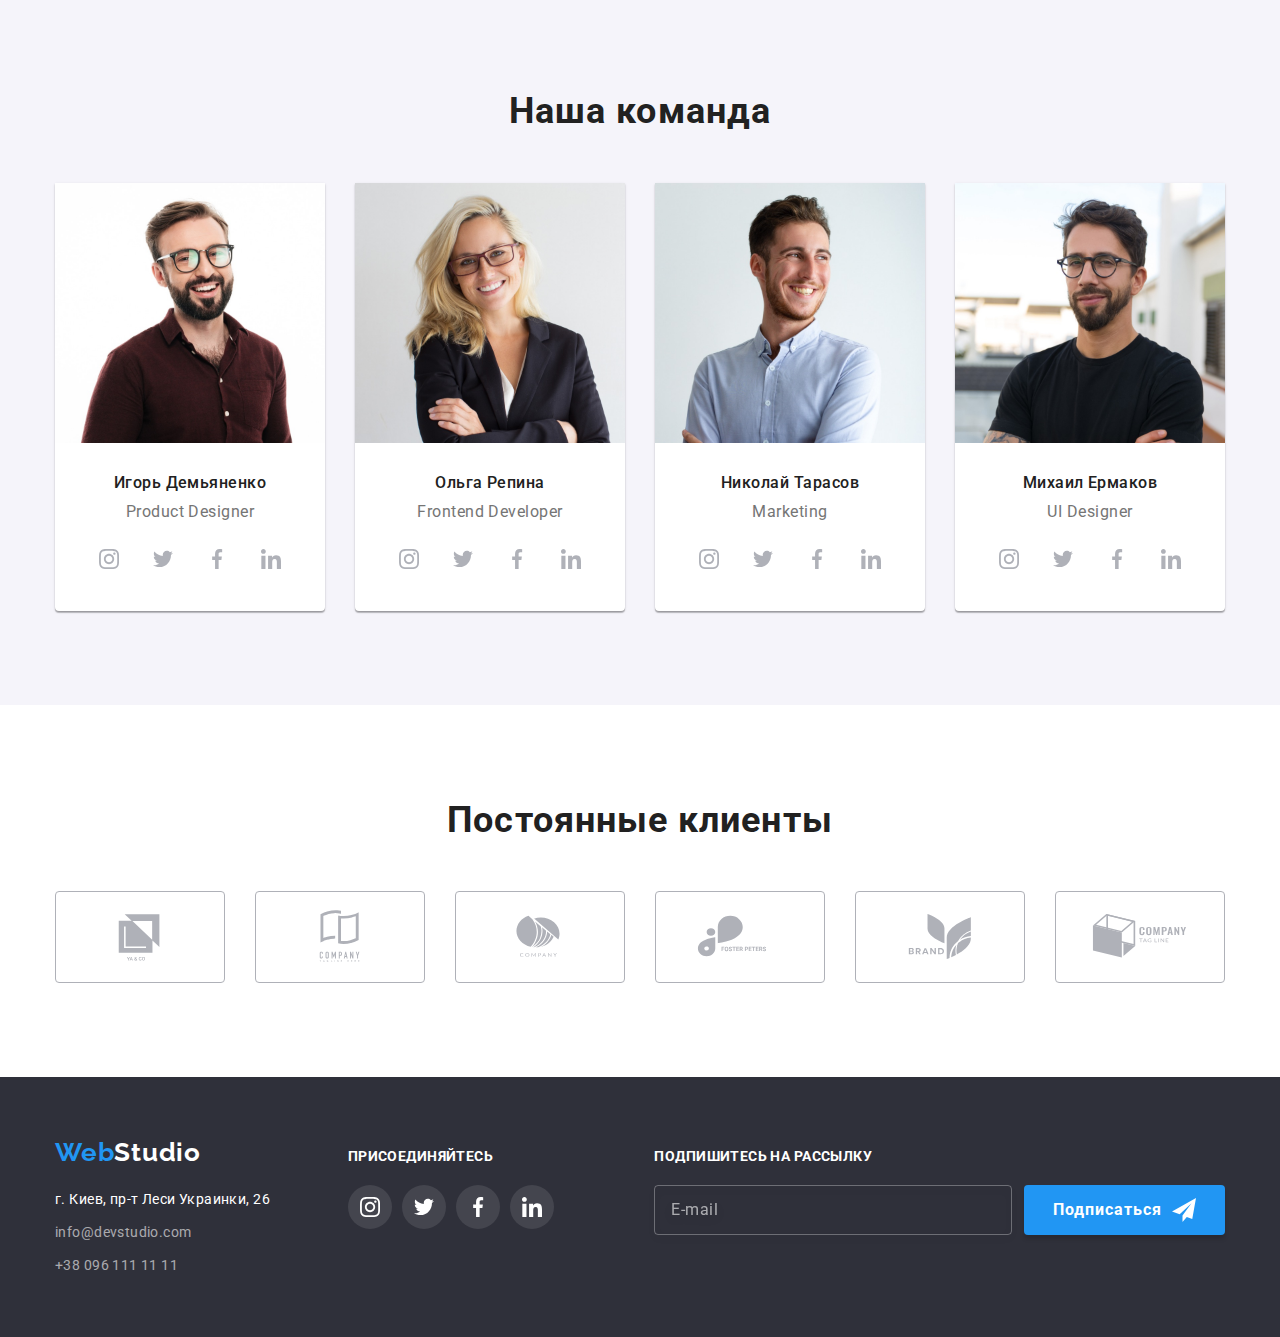
==== commit d6c8ab61: "BEM methodology used" ====
--- a/index.html
+++ b/index.html
@@ -20,7 +20,7 @@
     <header class="header">
         <div class="container main-nav">
             <nav class="header__nav">
-                <a class="header__logo link" href="./index.html"> Web<span class="studio-logo">Studio</span> </a>
+                <a class="header__logo link" href="./index.html"> Web<span class="studio__logo">Studio</span> </a>
                 <ul class="header__list list">
                     <li class="header__item"><a class="header__link link current" href="./index.html">Студия</a>
                     </li>
@@ -31,7 +31,7 @@
 
             <ul class="header-contact__list list">
                 <li class="header-contact__item ">
-                    <a class="header-mail link" href="mailto:info@devstudio.com">
+                    <a class="header-mail__link link" href="mailto:info@devstudio.com">
                         <svg class="mail__icon" width="16" height="16">
                             <use href="./images/icons.svg#icon-envelope"></use>
                         </svg>
@@ -39,7 +39,7 @@
                     </a>
                 </li>
                 <li class="header-contact__item">
-                    <a class="header-tel link" href="tel:+380961111111">
+                    <a class="header-tel__link link" href="tel:+380961111111">
                         <svg class="tel__icon" width="16" height="16">
                             <use href="./images/icons.svg#icon-telephone"></use>
                         </svg>
@@ -58,67 +58,67 @@
                 <button type="button" class="hero__btn" data-modal-open>Заказать услугу</button>
                 <div class="backdrop is-hidden" data-modal>
                     <div class="modal">
-                        <button class="close-btn" data-modal-close>
-                            <svg class="close-icon" width="18" height="18">
+                        <button class="modal-close__btn" data-modal-close>
+                            <svg class="modal-close__icon" width="18" height="18">
                                 <use href="./images/icons.svg#icon-close">
                                 </use>
                             </svg>
                         </button>
-                        <p class="modal-title">Оставьте свои данные, мы вам перезвоним</p>
-                        <form action="#" class="modal-form">
-                            <div class="modal-form-field">
-                                <label for="user-name" class="input-title">Имя</label>
-                                <div class="modal-input-wrap">
-                                    <input type="text" name="user-name" id="user-name" class="modal-input" minlength="2"
-                                        required>
-                                    <svg class="input-icon" width="18" height="18">
+                        <p class="modal__title">Оставьте свои данные, мы вам перезвоним</p>
+                        <form action="#" class="modal__form">
+                            <div class="modal__form-field">
+                                <label for="user-name" class="input__title">Имя</label>
+                                <div class="modal-input__wrap">
+                                    <input type="text" name="user-name" id="user-name" class="modal__input"
+                                        minlength="2" required>
+                                    <svg class="input__icon" width="18" height="18">
                                         <use href="./images/icons.svg#icon-name-input"></use>
                                     </svg>
                                 </div>
                             </div>
 
-                            <div class="modal-form-field">
-                                <label for="user-tel" class="input-title">Телефон</label>
-                                <div class="modal-input-wrap">
-                                    <input type="tel" name="user-tel" id="user-tel" class="modal-input" required>
-                                    <svg class="input-icon" width="18" height="18">
+                            <div class="modal__form-field">
+                                <label for="user-tel" class="input__title">Телефон</label>
+                                <div class="modal-input__wrap">
+                                    <input type="tel" name="user-tel" id="user-tel" class="modal__input" required>
+                                    <svg class="input__icon" width="18" height="18">
                                         <use href="./images/icons.svg#icon-tel-input"></use>
                                     </svg>
                                 </div>
                             </div>
 
-                            <div class="modal-form-field">
-                                <label for="user-email" class="input-title">Почта</label>
-                                <div class="modal-input-wrap">
-                                    <input type="email" name="user-email" id="user-email" class="modal-input"
-                                        required><svg class="input-icon" width="18" height="18">
+                            <div class="modal__form-field">
+                                <label for="user-email" class="input__title">Почта</label>
+                                <div class="modal-input__wrap">
+                                    <input type="email" name="user-email" id="user-email" class="modal__input"
+                                        required><svg class="input__icon" width="18" height="18">
                                         <use href="./images/icons.svg#icon-mail-input"></use>
                                     </svg>
                                 </div>
                             </div>
 
-                            <div class="modal-form-field">
-                                <label for="feedback" class="input-title">Комментарий</label>
-                                <textarea name="feedback" id="feedback" class="feedback-txt"
+                            <div class="modal__form-field">
+                                <label for="feedback" class="input__title">Комментарий</label>
+                                <textarea name="feedback" id="feedback" class="feedback__txt"
                                     placeholder="Введите текст"></textarea>
                             </div>
 
-                            <div class="modal-form-field">
-                                <input type="checkbox" name="terms" id="terms-check" class="modal-check visually-hidden"
-                                    required>
-
-                                <label for="terms-check" class="terms-check">
+                            <div class="modal__form-field">
+                                <input type="checkbox" name="terms" id="terms-check"
+                                    class="modal__check visually-hidden" required>
+
+                                <label for="terms-check" class="terms__check">
                                     <span>
-                                        <svg class="icon-check" width="16" height="15">
+                                        <svg class="icon__check" width="16" height="15">
                                             <use href="./images/icons.svg#icon-check"></use>
                                         </svg>
                                     </span>
                                     Соглашаюсь с рассылкой и принимаю &nbsp;
-                                    <a href="" class="terms-link">Условия договора</a>
+                                    <a href="" class="terms__link">Условия договора</a>
                                 </label>
                             </div>
 
-                            <button type="submit" class="submit-btn">Отправить</button>
+                            <button type="submit" class="submit__btn">Отправить</button>
                         </form>
                     </div>
 
@@ -128,52 +128,52 @@
 
         <section class="about section">
             <div class="container">
-                <h2 class="about-title visually-hidden"> О нас</h2>
-                <ul class="about-list list">
-                    <li class="about-item">
-                        <div class="about-icon-box">
-                            <svg class="about-icon" width="70" height="70">
+                <h2 class="about__title visually-hidden"> О нас</h2>
+                <ul class="about__list list">
+                    <li class="about__item">
+                        <div class="about__icon-box">
+                            <svg class="about__icon" width="70" height="70">
                                 <use href="./images/icons.svg#icon-antenna">
                                 </use>
                             </svg>
                         </div>
-                        <h3 class="about-item-title">Внимание к деталям</h3>
-                        <p class="about-item-text">Идейные соображения, а также начало повседневной работы по
+                        <h3 class="about-item__title">Внимание к деталям</h3>
+                        <p class="about-item__text">Идейные соображения, а также начало повседневной работы по
                             формированию
                             позиции.</p>
                     </li>
-                    <li class="about-item">
-                        <div class="about-icon-box">
-                            <svg class="about-icon" width="70" height="70">
+                    <li class="about__item">
+                        <div class="about__icon-box">
+                            <svg class="about__icon" width="70" height="70">
                                 <use href="./images/icons.svg#icon-clock">
                                 </use>
                             </svg>
                         </div>
-                        <h3 class="about-item-title">Пунктуальность</h3>
-                        <p class="about-item-text">Задача организации, в особенности же рамки и место обучения кадров
+                        <h3 class="about-item__title">Пунктуальность</h3>
+                        <p class="about-item__text">Задача организации, в особенности же рамки и место обучения кадров
                             влечет
                             за собой.</p>
                     </li>
-                    <li class="about-item">
-                        <div class="about-icon-box">
-                            <svg class="about-icon" width="70" height="70">
+                    <li class="about__item">
+                        <div class="about__icon-box">
+                            <svg class="about__icon" width="70" height="70">
                                 <use href="./images/icons.svg#icon-diagram">
                                 </use>
                             </svg>
                         </div>
-                        <h3 class="about-item-title">Планирование</h3>
-                        <p class="about-item-text">Равным образом консультация с широким активом в значительной степени
+                        <h3 class="about-item__title">Планирование</h3>
+                        <p class="about-item__text">Равным образом консультация с широким активом в значительной степени
                             обуславливает.</p>
                     </li>
-                    <li class="about-item">
-                        <div class="about-icon-box">
-                            <svg class="about-icon" width="70" height="70">
+                    <li class="about__item">
+                        <div class="about__icon-box">
+                            <svg class="about__icon" width="70" height="70">
                                 <use href="./images/icons.svg#icon-astronaut">
                                 </use>
                             </svg>
                         </div>
-                        <h3 class="about-item-title">Современные технологии</h3>
-                        <p class="about-item-text">Значимость этих проблем настолько очевидна, что реализация плановых
+                        <h3 class="about-item__title">Современные технологии</h3>
+                        <p class="about-item__text">Значимость этих проблем настолько очевидна, что реализация плановых
                             заданий.</p>
                     </li>
                 </ul>
@@ -182,36 +182,36 @@
 
         <section class="we-do section">
             <div class="container">
-                <h2 class="we-do-title">Чем мы занимаемся</h2>
-                <ul class="we-do-list list">
-                    <li class="we-do-item">
-                        <div class="we-do-thumb">
+                <h2 class="we-do__title">Чем мы занимаемся</h2>
+                <ul class="we-do__list list">
+                    <li class="we-do__item">
+                        <div class="we-do__thumb">
                             <img src="./images/we-do1.jpg" alt="Набор кода" width="370" height="294">
 
-                            <div class="we-do-box">
-                                <p class="we-do-text">
+                            <div class="we-do__box">
+                                <p class="we-do__text">
                                     Десктопные приложения
                                 </p>
                             </div>
                         </div>
                     </li>
-                    <li class="we-do-item">
-                        <div class="we-do-thumb">
+                    <li class="we-do__item">
+                        <div class="we-do__thumb">
                             <img src="./images/we-do2.jpg" alt="Мобильные приложения на экране" width="370"
                                 height="294">
 
-                            <div class="we-do-box">
-                                <p class="we-do-text">
+                            <div class="we-do__box">
+                                <p class="we-do__text">
                                     Мобильные приложения
                                 </p>
                             </div>
                         </div>
                     </li>
-                    <li class="we-do-item">
+                    <li class="we-do__item">
                         <img src="./images/we-do3.jpg" alt="Цветовая палитра" width="370" height="294">
-                        <div class="we-do-thumb">
-                            <div class="we-do-box">
-                                <p class="we-do-text">
+                        <div class="we-do__thumb">
+                            <div class="we-do__box">
+                                <p class="we-do__text">
                                     Дизайнерские решения
                                 </p>
                             </div>
@@ -223,30 +223,30 @@
 
         <section class="team section">
             <div class="container">
-                <h2 class="team-title">Наша команда</h2>
-                <ul class="team-list list">
-                    <li class="team-item">
+                <h2 class="team__title">Наша команда</h2>
+                <ul class="team__list list">
+                    <li class="team__item">
                         <img src="./images/team-img1.jpg" alt="Игорь из команды" width="270" height="260">
-                        <div class="team-content">
-                            <h3 class="team-name">Игорь Демьяненко</h3>
-                            <p class="team-job" lang="en">Product Designer</p>
-                            <ul class="team-social-list list">
-                                <li class="team-social-item"><a class="team-social-link link" href="insta">
-                                        <svg class="team-social-icon" width="20" height="20">
+                        <div class="team__content">
+                            <h3 class="team__name">Игорь Демьяненко</h3>
+                            <p class="team__job" lang="en">Product Designer</p>
+                            <ul class="team-social__list list">
+                                <li class="team-social__item"><a class="team-social__link link" href="insta">
+                                        <svg class="team-social__icon" width="20" height="20">
                                             <use href="./images/icons.svg#icon-instagram"></use>
                                         </svg> </a></li>
-                                <li class="team-social-item"><a class="team-social-link link" href="tw"><svg
-                                            class="team-social-icon" width="20" height="20">
+                                <li class="team-social__item"><a class="team-social__link link" href="tw"><svg
+                                            class="team-social__icon" width="20" height="20">
                                             <use href="./images/icons.svg#icon-twitter"></use>
                                         </svg></a>
                                 </li>
-                                <li class="team-social-item"><a class="team-social-link link" href="fb"><svg
-                                            class="team-social-icon" width="20" height="20">
+                                <li class="team-social__item"><a class="team-social__link link" href="fb"><svg
+                                            class="team-social__icon" width="20" height="20">
                                             <use href="./images/icons.svg#icon-facebook"></use>
                                         </svg></a>
                                 </li>
-                                <li class="team-social-item"><a class="team-social-link link" href="linkedin"><svg
-                                            class="team-social-icon" width="20" height="20">
+                                <li class="team-social__item"><a class="team-social__link link" href="linkedin"><svg
+                                            class="team-social__icon" width="20" height="20">
                                             <use href="./images/icons.svg#icon-linkedin"></use>
                                         </svg></a>
                                 </li>
@@ -254,38 +254,38 @@
                         </div>
 
                     </li>
-                    <li class="team-item"><img src="./images/team-img2.jpg" alt="Ольга из команды" width="270"
+                    <li class="team__item"><img src="./images/team-img2.jpg" alt="Ольга из команды" width="270"
                             height="260">
-                        <div class="team-content">
-                            <h3 class="team-name">Ольга Репина</h3>
-                            <p class="team-job" lang="en">Frontend Developer</p>
-                            <ul class="team-social-list list">
-                                <li class="team-social-item">
-                                    <a class="team-social-link link" href="insta">
-                                        <svg class="team-social-icon" width="20" height="20">
+                        <div class="team__content">
+                            <h3 class="team__name">Ольга Репина</h3>
+                            <p class="team__job" lang="en">Frontend Developer</p>
+                            <ul class="team-social__list list">
+                                <li class="team-social__item">
+                                    <a class="team-social__link link" href="insta">
+                                        <svg class="team-social__icon" width="20" height="20">
                                             <use href="./images/icons.svg#icon-instagram">
                                             </use>
                                         </svg>
                                     </a>
                                 </li>
-                                <li class="team-social-item">
-                                    <a class="team-social-link link" href="tw"><svg class="team-social-icon" width="20"
-                                            height="20">
+                                <li class="team-social__item">
+                                    <a class="team-social__link link" href="tw"><svg class="team-social__icon"
+                                            width="20" height="20">
                                             <use href="./images/icons.svg#icon-twitter">
                                             </use>
                                         </svg>
                                     </a>
                                 </li>
-                                <li class="team-social-item">
-                                    <a class="team-social-link link" href="fb"><svg class="team-social-icon" width="20"
-                                            height="20">
+                                <li class="team-social__item">
+                                    <a class="team-social__link link" href="fb"><svg class="team-social__icon"
+                                            width="20" height="20">
                                             <use href="./images/icons.svg#icon-facebook">
                                             </use>
                                         </svg>
                                     </a>
                                 </li>
-                                <li class="team-social-item">
-                                    <a class="team-social-link link" href="linkedin"><svg class="team-social-icon"
+                                <li class="team-social__item">
+                                    <a class="team-social__link link" href="linkedin"><svg class="team-social__icon"
                                             width="20" height="20">
                                             <use href="./images/icons.svg#icon-linkedin">
                                             </use>
@@ -296,31 +296,31 @@
                         </div>
 
                     </li>
-                    <li class="team-item"><img src="./images/team-img3.jpg" alt="Николай из команды" width="270"
+                    <li class="team__item"><img src="./images/team-img3.jpg" alt="Николай из команды" width="270"
                             height="260">
-                        <div class="team-content">
-                            <h3 class="team-name">Николай Тарасов</h3>
-                            <p class="team-job" lang="en">Marketing</p>
-                            <ul class="team-social-list list">
-                                <li class="team-social-item"><a class="team-social-link link" href="insta">
-                                        <svg class="team-social-icon" width="20" height="20">
+                        <div class="team__content">
+                            <h3 class="team__name">Николай Тарасов</h3>
+                            <p class="team__job" lang="en">Marketing</p>
+                            <ul class="team-social__list list">
+                                <li class="team-social__item"><a class="team-social__link link" href="insta">
+                                        <svg class="team-social__icon" width="20" height="20">
                                             <use href="./images/icons.svg#icon-instagram">
                                             </use>
                                         </svg> </a></li>
-                                <li class="team-social-item"><a class="team-social-link link" href="tw"><svg
-                                            class="team-social-icon" width="20" height="20">
+                                <li class="team-social__item"><a class="team-social__link link" href="tw"><svg
+                                            class="team-social__icon" width="20" height="20">
                                             <use href="./images/icons.svg#icon-twitter">
                                             </use>
                                         </svg></a>
                                 </li>
-                                <li class="team-social-item"><a class="team-social-link link" href="fb"><svg
-                                            class="team-social-icon" width="20" height="20">
+                                <li class="team-social__item"><a class="team-social__link link" href="fb"><svg
+                                            class="team-social__icon" width="20" height="20">
                                             <use href="./images/icons.svg#icon-facebook">
                                             </use>
                                         </svg></a>
                                 </li>
-                                <li class="team-social-item"><a class="team-social-link link" href="linkedin"><svg
-                                            class="team-social-icon" width="20" height="20">
+                                <li class="team-social__item"><a class="team-social__link link" href="linkedin"><svg
+                                            class="team-social__icon" width="20" height="20">
                                             <use href="./images/icons.svg#icon-linkedin">
                                             </use>
                                         </svg></a></li>
@@ -328,31 +328,31 @@
                         </div>
 
                     </li>
-                    <li class="team-item">
+                    <li class="team__item">
                         <img src="./images/team-img4.jpg" alt="Михаил из команды" width="270" height="260">
-                        <div class="team-content">
-                            <h3 class="team-name">Михаил Ермаков</h3>
-                            <p class="team-job" lang="en">UI Designer</p>
-                            <ul class="team-social-list list">
-                                <li class="team-social-item"><a class="team-social-link link" href="insta">
-                                        <svg class="team-social-icon" width="20" height="20">
+                        <div class="team__content">
+                            <h3 class="team__name">Михаил Ермаков</h3>
+                            <p class="team__job" lang="en">UI Designer</p>
+                            <ul class="team-social__list list">
+                                <li class="team-social__item"><a class="team-social__link link" href="insta">
+                                        <svg class="team-social__icon" width="20" height="20">
                                             <use href="./images/icons.svg#icon-instagram">
                                             </use>
                                         </svg> </a></li>
-                                <li class="team-social-item"><a class="team-social-link link" href="tw"><svg
-                                            class="team-social-icon" width="20" height="20">
+                                <li class="team-social__item"><a class="team-social__link link" href="tw"><svg
+                                            class="team-social__icon" width="20" height="20">
                                             <use href="./images/icons.svg#icon-twitter">
                                             </use>
                                         </svg></a>
                                 </li>
-                                <li class="team-social-item"><a class="team-social-link link" href="fb"><svg
-                                            class="team-social-icon" width="20" height="20">
+                                <li class="team-social__item"><a class="team-social__link link" href="fb"><svg
+                                            class="team-social__icon" width="20" height="20">
                                             <use href="./images/icons.svg#icon-facebook">
                                             </use>
                                         </svg></a>
                                 </li>
-                                <li class="team-social-item"><a class="team-social-link link" href="linkedin"><svg
-                                            class="team-social-icon" width="20" height="20">
+                                <li class="team-social__item"><a class="team-social__link link" href="linkedin"><svg
+                                            class="team-social__icon" width="20" height="20">
                                             <use href="./images/icons.svg#icon-linkedin">
                                             </use>
                                         </svg></a></li>
@@ -366,46 +366,46 @@
 
         <section class="clients section">
             <div class="container">
-                <h2 class="clients-title">Постоянные клиенты</h2>
-                <ul class="clients-list list">
-                    <li class="clients-item">
-                        <a class="clients-link link" href="">
-                            <svg class="clients-icon" width="106" height="60">
+                <h2 class="clients__title">Постоянные клиенты</h2>
+                <ul class="clients__list list">
+                    <li class="clients__item">
+                        <a class="clients__link link" href="">
+                            <svg class="clients__icon" width="106" height="60">
                                 <use href="./images/icons.svg#icon-Logo-1"></use>
                             </svg>
                         </a>
                     </li>
-                    <li class="clients-item">
-                        <a class="clients-link link" href="">
-                            <svg class="clients-icon" width="106" height="60">
+                    <li class="clients__item">
+                        <a class="clients__link link" href="">
+                            <svg class="clients__icon" width="106" height="60">
                                 <use href="./images/icons.svg#icon-Logo-2"></use>
                             </svg>
                         </a>
                     </li>
-                    <li class="clients-item">
-                        <a class="clients-link link" href="">
-                            <svg class="clients-icon" width="106" height="60">
+                    <li class="clients__item">
+                        <a class="clients__link link" href="">
+                            <svg class="clients__icon" width="106" height="60">
                                 <use href="./images/icons.svg#icon-Logo-3"></use>
                             </svg>
                         </a>
                     </li>
-                    <li class="clients-item">
-                        <a class="clients-link link" href="">
-                            <svg class="clients-icon" width="106" height="60">
+                    <li class="clients__item">
+                        <a class="clients__link link" href="">
+                            <svg class="clients__icon" width="106" height="60">
                                 <use href="./images/icons.svg#icon-Logo-4"></use>
                             </svg>
                         </a>
                     </li>
-                    <li class="clients-item">
-                        <a class="clients-link link" href="">
-                            <svg class="clients-icon" width="106" height="60">
+                    <li class="clients__item">
+                        <a class="clients__link link" href="">
+                            <svg class="clients__icon" width="106" height="60">
                                 <use href="./images/icons.svg#icon-Logo-5"></use>
                             </svg>
                         </a>
                     </li>
-                    <li class="clients-item">
-                        <a class="clients-link link" href="">
-                            <svg class="clients-icon" width="106" height="60">
+                    <li class="clients__item">
+                        <a class="clients__link link" href="">
+                            <svg class="clients__icon" width="106" height="60">
                                 <use href="./images/icons.svg#icon-Logo-6"></use>
                             </svg>
                         </a>
@@ -416,55 +416,56 @@
     </main>
 
     <footer class="footer">
-        <div class="footer-container container">
-            <div class="footer-address-block">
-                <a class="footer-logo link" href="./index.html">
-                    Web<span class="footer-studio-logo">Studio</span></a>
+        <div class="footer__container container">
+            <div class="footer-address__block">
+                <a class="footer__logo link" href="./index.html">
+                    Web<span class="footer__studio-logo">Studio</span></a>
                 <address class="footer-address">
-                    <ul class="footer-list list">
-                        <li class="footer-item"><a class="footer-address-link link"
+                    <ul class="footer__list list">
+                        <li class="footer__item"><a class="footer-address__link link"
                                 href=" https://goo.gl/maps/7TcgNuWg4YXk1nS88">
                                 г.
                                 Киев, пр-т Леси Украинки,
                                 26</a></li>
-                        <li class="footer-item">
-                            <a class="footer-mail link" href="mailto:info@devstudio.com">info@devstudio.com</a></li>
-                        <li class="footer-item">
-                            <a class="footer-tel link" href="tel:+380961111111">+38 096 111 11 11</a></li>
+                        <li class="footer__item">
+                            <a class="footer-mail__link link" href="mailto:info@devstudio.com">info@devstudio.com</a>
+                        </li>
+                        <li class="footer__item">
+                            <a class="footer-tel__link link" href="tel:+380961111111">+38 096 111 11 11</a></li>
                     </ul>
                 </address>
             </div>
 
             <div class="social-footer">
-                <p class="social-footer-title">Присоединяйтесь</p>
-                <ul class="social-footer-list list">
-                    <li class="social-footer-item">
-                        <a href="" class="social-footer-link">
-                            <svg class="social-footer-icon" width="20" height="20">
+                <p class="social-footer__title">Присоединяйтесь</p>
+                <ul class="social-footer__list list">
+                    <li class="social-footer__item">
+                        <a href="" class="social-footer__link">
+                            <svg class="social-footer__icon" width="20" height="20">
                                 <use href="./images/icons.svg#icon-instagram">
                                 </use>
                             </svg>
                         </a>
                     </li>
-                    <li class="social-footer-item">
-                        <a href="" class="social-footer-link">
-                            <svg class="social-footer-icon" width="20" height="20">
+                    <li class="social-footer__item">
+                        <a href="" class="social-footer__link">
+                            <svg class="social-footer__icon" width="20" height="20">
                                 <use href="./images/icons.svg#icon-twitter">
                                 </use>
                             </svg>
                         </a>
                     </li>
-                    <li class="social-footer-item">
-                        <a href="" class="social-footer-link">
-                            <svg class="social-footer-icon" width="20" height="20">
+                    <li class="social-footer__item">
+                        <a href="" class="social-footer__link">
+                            <svg class="social-footer__icon" width="20" height="20">
                                 <use href="./images/icons.svg#icon-facebook">
                                 </use>
                             </svg>
                         </a>
                     </li>
-                    <li class="social-footer-item">
-                        <a href="" class="social-footer-link">
-                            <svg class="social-footer-icon" width="20" height="20">
+                    <li class="social-footer__item">
+                        <a href="" class="social-footer__link">
+                            <svg class="social-footer__icon" width="20" height="20">
                                 <use href="./images/icons.svg#icon-linkedin">
                                 </use>
                             </svg>
@@ -474,14 +475,14 @@
             </div>
 
             <div class="sign-up">
-                <p class="sign-up-title">Подпишитесь на рассылку</p>
+                <p class="sign-up__title">Подпишитесь на рассылку</p>
 
                 <form action="#">
-                    <div class="sign-up-form"> <label>
-                            <input type="email" name="user-email" class="sign-up-input" placeholder="E-mail">
+                    <div class="sign-up__form"> <label>
+                            <input type="email" name="user-email" class="sign-up__input" placeholder="E-mail">
                         </label>
-                        <button type="submit" class="sign-up-btn">Подписаться
-                            <svg class="sign-up-icon" width="24" height="24">
+                        <button type="submit" class="sign-up__btn">Подписаться
+                            <svg class="sign-up__icon" width="24" height="24">
                                 <use href="./images/icons.svg#icon-signup"></use>
                             </svg>
                         </button>
--- a/css/styles.css
+++ b/css/styles.css
@@ -1,11 +1,3 @@
-:root {
-
-  
-  --icons-gray: #afb1b8;
-
-  --cubic: cubic-bezier(0.4, 0, 0.2, 1);
-  --transition-time: 250ms;
-}
 
 :root {
   --primary-color: #ffffff;
@@ -95,7 +87,7 @@
 /* .............LOGO................ */
 
 .header__logo,
-.footer-logo {
+.footer__logo {
   font-family: "Raleway", sans-serif;
   font-weight: 700;
   font-size: 26px;
@@ -111,7 +103,7 @@
   margin-right: 93px;
 }
 
-.studio-logo {
+.studio__logo {
   font-family: "Raleway", sans-serif;
   font-weight: 700;
   font-size: 26px;
@@ -120,7 +112,7 @@
   color: var(--secondary-color);
 }
 
-.footer-studio-logo {
+.footer__studio-logo {
   font-family: "Raleway", sans-serif;
   font-weight: 700;
   font-size: 26px;
@@ -193,25 +185,25 @@
 
 .header__link:hover,
 .header__link:focus,
-.header-mail:hover,
-.header-mail:focus,
-.header-tel:hover,
-.header-tel:focus,
+.header-mail__link:hover,
+.header-mail__link:focus,
+.header-tel__link:hover,
+.header-tel__link:focus,
 .header__list .link.current {
   color: var(--accent-color);
 }
 
 .header__link:hover,
 .header__link:focus,
-.header-mail:hover,
-.header-mail:focus,
-.header-tel:hover,
-.header-tel:focus {
+.header-mail__link:hover,
+.header-mail__link:focus,
+.header-tel__link:hover,
+.header-tel__link:focus {
   color: var(--accent-color);
 }
 
-.header-mail,
-.header-tel {
+.header-mail__link,
+.header-tel__link {
   transition: color var(--transition-time) var(--cubic);
 
   display: flex;
@@ -341,7 +333,7 @@
   border-radius: 4px;
 }
 
-.modal-title {
+.modal__title {
   margin-bottom: 30px;
 
   font-weight: 700;
@@ -353,20 +345,20 @@
   color: var(--secondary-color);
 }
 
-.modal-form-field {
+.modal__form-field {
   margin-bottom: 10px;
 }
 
-.modal-form-field:nth-child(4n) {
+.modal__form-field:nth-child(4n) {
   margin-bottom: 18px;
 }
 
-.modal-form-field:nth-child(5n) {
+.modal__form-field:nth-child(5n) {
   margin-bottom: 32px;
 }
 
-.modal-input, 
-.feedback-txt {
+.modal__input, 
+.feedback__txt {
   border: 1px solid rgba(33, 33, 33, 0.2);
   border-radius: 4px;
   outline: none;
@@ -379,20 +371,20 @@
   cursor: pointer;
 }
 
-.modal-input-wrap {
+.modal-input__wrap {
   position: relative;
   width: 100%;
   height: 40px;
 }
 
-.modal-input {
+.modal__input {
   width: 100%;
   height: 40px;
   padding-right: 10px;
   padding-left: 42px;
 }
 
-.input-icon {
+.input__icon {
   position: absolute;
   top: 50%;
   transform: translateY(-50%);
@@ -401,15 +393,15 @@
   transition: fill var(--transition-time) var(--cubic);
 }
 
-.modal-input:focus {
+.modal__input:focus {
   border-color: var(--accent-color);
 }
 
-.modal-input:focus + .input-icon {
+.modal__input:focus + .input__icon {
   fill: var(--accent-color);
 }
 
-.input-title {
+.input__title {
   display: block;
   margin-bottom: 4px;
 
@@ -420,7 +412,7 @@
   color: var(--third-color);
 }
 
-.feedback-txt {
+.feedback__txt {
   width: 100%;
   height: 120px;
   padding: 12px 16px;
@@ -428,11 +420,11 @@
 
 }
 
-.feedback-txt:focus {
+.feedback__txt:focus {
   border-color: var(--accent-color);
 }
 
-.feedback-txt::placeholder {
+.feedback__txt::placeholder {
   font-size: 14px;
   line-height: 1.16;
   letter-spacing: 0.01em;
@@ -440,7 +432,7 @@
   color: rgba(117, 117, 117, 0.5);
 }
 
-.terms-check {
+.terms__check {
   font-size: 14px;
   line-height: 1.71;
   letter-spacing: 0.03em; 
@@ -451,7 +443,7 @@
   color: var(--third-color);
 }
 
-.terms-check span {
+.terms__check span {
   width: 16px;
   height: 15px;
   border: 2px solid var(--secondary-color);
@@ -463,25 +455,25 @@
   margin-right: 6px;
 }
 
-.icon-check {
+.icon__check {
   fill: transparent;
 
   transition: fill var(--transition-time) var(--cubic);
 }
 
 
-.modal-check:checked + .terms-check span {
+.modal__check:checked + .terms__check span {
   background-color: var(--accent-color);
   border: none;
 }
 
 
-.modal-check:checked + .terms-check span .icon-check {
+.modal__check:checked + .terms__check span .icon__check {
   fill: var(--primary-color);
 }
 
 
-.terms-link {
+.terms__link {
   font-size: 14px;
   line-height: 1.71;
   letter-spacing: 0.03em;
@@ -492,7 +484,7 @@
   color: var(--accent-color);
 }
 
-.submit-btn {
+.submit__btn {
   display: flex;
   margin: auto auto;
   padding: 10px 55px;
@@ -514,12 +506,12 @@
   transition: background-color var(--transition-time) var(--cubic);
 }
 
-.submit-btn:hover, 
-.submit-btn:focus {
+.submit__btn:hover, 
+.submit__btn:focus {
   background-color: var(--btn-hover-color);
 }
 
-.close-btn {
+.modal-close__btn {
   position: absolute;
   top: 8px;
   right: 8px;
@@ -535,7 +527,7 @@
   transition: color var(--transition-time) var(--cubic);
 }
 
-.close-icon {
+.modal-close__icon {
   position: absolute;
   top: 50%;
   left: 50%;
@@ -544,26 +536,26 @@
   fill: currentColor;
 }
 
-.close-btn:hover,
-.close-btn:focus {
+.modal-close__btn:hover,
+.modal-close__btn:focus {
   color: var(--accent-color);
 } 
 
 /* .............ABOUT................ */
 
-.about-list {
-  display: flex;
-}
-
-.about-item {
+.about__list {
+  display: flex;
+}
+
+.about__item {
   flex-basis: calc((100% - 60px) / 4);
 }
 
-.about-item:not(:last-child) {
+.about__item:not(:last-child) {
   margin-right: 30px;
 }
 
-.about-item-title {
+.about-item__title {
   margin-bottom: 10px;
 
   font-weight: 700;
@@ -574,14 +566,14 @@
   color: var(--secondary-color);
 }
 
-.about-item-text {
+.about-item__text {
   font-size: 14px;
   line-height: 1.71;
   letter-spacing: 0.03em;
   color: var(--third-color);
 }
 
-.about-icon-box {
+.about__icon-box {
   display: flex;
   justify-content: center;
   align-items: center;
@@ -597,7 +589,7 @@
   padding-top: 0px;
 }
 
-.we-do-title {
+.we-do__title {
   margin-bottom: 50px;
 
   font-weight: 700;
@@ -608,23 +600,23 @@
   color: var(--secondary-color);
 }
 
-.we-do-list {
-  display: flex;
-}
-
-.we-do-item:not(:last-child) {
+.we-do__list {
+  display: flex;
+}
+
+.we-do__item:not(:last-child) {
   margin-right: 30px;
 }
 
-.we-do-item {
+.we-do__item {
   flex-basis: calc((100% - 60px) / 3);
 }
 
-.we-do-thumb {
+.we-do__thumb {
   position: relative;
 }
 
-.we-do-box {
+.we-do__box {
   position: absolute;
   bottom: 0;
   left: 0;
@@ -638,7 +630,7 @@
   background: rgba(47, 48, 58, 0.8);
 }
 
-.we-do-text {
+.we-do__text {
   font-weight: 700;
   font-size: 14px;
   line-height: 1.14;
@@ -651,10 +643,10 @@
 /* .............TEAM................ */
 
 .team {
-  background-color: var(--contacts-color);
-}
-
-.team-title {
+  background-color: var(--background-secondary-color);
+}
+
+.team__title {
   margin-bottom: 50px;
 
   font-weight: 700;
@@ -665,11 +657,11 @@
   color: var(--secondary-color);
 }
 
-.team-list {
-  display: flex;
-}
-
-.team-item {
+.team__list {
+  display: flex;
+}
+
+.team__item {
   flex-basis: calc((100% - 60px) / 4);
 
   background-color: var(--primary-color);
@@ -678,16 +670,16 @@
   border-radius: 0px 0px 4px 4px;
 }
 
-.team-item:not(:last-child) {
+.team__item:not(:last-child) {
   margin-right: 30px;
 }
 
-.team-content {
+.team__content {
   padding: 30px 32px;
   text-align: center;
 }
 
-.team-name {
+.team__name {
   margin-bottom: 10px;
 
   font-weight: 500;
@@ -697,7 +689,7 @@
   color: var(--secondary-color);
 }
 
-.team-job {
+.team__job {
   margin-bottom: 16px;
 
   font-size: 16px;
@@ -706,21 +698,21 @@
   color: var(--third-color);
 }
 
-.team-social-list {
+.team-social__list {
   display: flex;
   justify-content: center;
 }
 
-.team-social-item {
+.team-social__item {
   width: 44px;
   height: 44px;
 }
 
-.team-social-item:not(:last-child) {
+.team-social__item:not(:last-child) {
   margin-right: 10px;
 }
 
-.team-social-link {
+.team-social__link {
   transition: background-color var(--transition-time) var(--cubic);
 
   display: flex;
@@ -732,17 +724,17 @@
   border-radius: 50%;
 }
 
-.team-social-link:hover,
-.team-social-link:focus {
+.team-social__link:hover,
+.team-social__link:focus {
   background-color: var(--accent-color);
 }
 
-.team-social-link:hover .team-social-icon,
-.team-social-link:focus .team-social-icon {
+.team-social__link:hover .team-social__icon,
+.team-social__link:focus .team-social__icon {
   fill: var(--primary-color);
 }
 
-.team-social-icon {
+.team-social__icon {
   transition: fill var(--transition-time) var(--cubic);
 
   fill: var(--icons-color);
@@ -750,7 +742,7 @@
 
 /* .............CLIENTS................ */
 
-.clients-title {
+.clients__title {
   margin-bottom: 50px;
 
   font-weight: 700;
@@ -761,21 +753,21 @@
   color: var(--secondary-color);
 }
 
-.clients-list {
-  display: flex;
-}
-
-.clients-item {
+.clients__list {
+  display: flex;
+}
+
+.clients__item {
   display: flex;
   justify-content: center;
   align-items: center;
 }
 
-.clients-item:not(:last-child) {
+.clients__item:not(:last-child) {
   margin-right: 30px;
 }
 
-.clients-link {
+.clients__link {
   transition: border var(--transition-time) var(--cubic),
     color var(--transition-time) var(--cubic);
 
@@ -791,13 +783,13 @@
   border-radius: 4px;
 }
 
-.clients-link:hover,
-.clients-link:focus {
+.clients__link:hover,
+.clients__link:focus {
   border-color: var(--accent-color);
   color: var(--accent-color);
 }
 
-.clients-icon {
+.clients__icon {
   transition: fill var(--transition-time) var(--cubic);
 
   fill: currentColor;
@@ -815,27 +807,27 @@
   padding-bottom: 60px;
 }
 
-.footer-container {
+.footer__container {
   display: flex;
   justify-content: space-between;
   align-items: baseline;
 }
 
-.footer-address-block {
+.footer-address__block {
   max-width: 231px;
   margin-right: 70px;
 }
 
-.footer-logo {
+.footer__logo {
   display: flex;
   margin-bottom: 20px;
 }
 
-.footer-item:not(:last-child) {
+.footer__item:not(:last-child) {
   margin-bottom: 9px;
 }
 
-.footer-address-link {
+.footer-address__link {
   display: flex;
   font-style: normal;
   font-size: 14px;
@@ -844,8 +836,8 @@
   color: var(--primary-color);
 }
 
-.footer-mail,
-.footer-tel {
+.footer-mail__link,
+.footer-tel__link {
   transition: color var(--transition-time) var(--cubic);
 
   font-style: normal;
@@ -855,10 +847,10 @@
   color: var(--contacts-color);
 }
 
-.footer-mail:hover,
-.footer-mail:focus,
-.footer-tel:hover,
-.footer-tel:focus {
+.footer-mail__link:hover,
+.footer-mail__link:focus,
+.footer-tel__link:hover,
+.footer-tel__link:focus {
   color: var(--accent-color);
 }
 
@@ -866,7 +858,7 @@
   margin-right: 93px;
 }
 
-.social-footer-title {
+.social-footer__title {
   display: flex;
   margin-bottom: 20px;
   font-weight: 700;
@@ -877,20 +869,20 @@
   color: var(--primary-color);
 }
 
-.social-footer-list {
-  display: flex;
-}
-
-.social-footer-item {
+.social-footer__list {
+  display: flex;
+}
+
+.social-footer__item {
   width: 44px;
   height: 44px;
 }
 
-.social-footer-item:not(:last-child) {
+.social-footer__item:not(:last-child) {
   margin-right: 10px;
 }
 
-.social-footer-link {
+.social-footer__link {
   transition: background-color var(--transition-time) var(--cubic);
 
   width: 100%;
@@ -903,20 +895,20 @@
   background-color: rgba(255, 255, 255, 0.1);
 }
 
-.social-footer-link:hover,
-.social-footer-link:focus {
+.social-footer__link:hover,
+.social-footer__link:focus {
   background-color: var(--accent-color);
 }
 
-.social-footer-icon {
+.social-footer__icon {
   fill: var(--primary-color);
 }
 
-.sign-up-form {
-  display: flex;
-}
-
-.sign-up-title {
+.sign-up__form {
+  display: flex;
+}
+
+.sign-up__title {
   display: flex;
   margin-bottom: 20px;
 
@@ -929,7 +921,7 @@
   color: var(--primary-color);
 }
 
-.sign-up-input {
+.sign-up__input {
   width: 358px;
   height: 50px;
   padding: 15px 16px;
@@ -947,7 +939,7 @@
   cursor: pointer;
 }
 
-.sign-up-input::placeholder {
+.sign-up__input::placeholder {
   font-size: 16px;
   line-height: 1.25;
   display: flex;
@@ -959,15 +951,15 @@
   transition: color var(--transition-time) var(--cubic);
 }
 
-.sign-up-input:focus {
+.sign-up__input:focus {
   border-color: var(--accent-color);
 }
 
-.sign-up-input:focus::placeholder {
-  color: var(--primary-color);
-}
-
-.sign-up-btn {
+.sign-up__input:focus::placeholder {
+  color: var(--primary-color);
+}
+
+.sign-up__btn {
   height: 50px;
   padding: 10px 29px;
 
@@ -990,12 +982,12 @@
   transition: background-color var(--transition-time) var(--cubic);
 }
 
-.sign-up-btn:hover,
-.sign-up-btn:focus {
+.sign-up__btn:hover,
+.sign-up__btn:focus {
   background-color: var(--btn-hover-color);
 }
 
-.sign-up-icon {
+.sign-up__icon {
   margin-left: 10px;
 
   fill: var(--primary-color);
@@ -1007,17 +999,17 @@
 
 /* .............PRODUCTS................ */
 
-.products-nav {
+.products__nav {
   display: flex;
   justify-content: center;
   margin-bottom: 50px;
 }
 
-.products-nav-item:not(:last-child) {
+.products-nav__item:not(:last-child) {
   margin-right: 8px;
 }
 
-.products-nav-btn {
+.products-nav__btn {
   transition: background-color var(--transition-time) var(--cubic),
     color var(--transition-time) var(--cubic),
     box-shadow var(--transition-time) var(--cubic);
@@ -1038,57 +1030,57 @@
   background-color: var(--background-secondary-color);
 }
 
-.products-nav-btn:hover,
-.products-nav-btn:focus,
-.products-nav .products-nav-btn.current-btn {
+.products-nav__btn:hover,
+.products-nav__btn:focus,
+.products-nav .products-nav__btn.current__btn {
   color: var(--primary-color);
   background: var(--accent-color);
   box-shadow: 0px 3px 1px rgba(0, 0, 0, 0.1), 0px 1px 2px rgba(0, 0, 0, 0.08),
     0px 2px 2px rgba(0, 0, 0, 0.12);
 }
 
-.products-list {
+.products__list {
   display: flex;
   flex-wrap: wrap;
 }
 
-.products-item {
+.products__item {
   flex-basis: calc((100% - 60px) / 3);
   margin-right: 30px;
   margin-bottom: 30px;
 }
 
-.products-item:hover {
+.products__item:hover {
   box-shadow: 0px 1px 1px rgba(0, 0, 0, 0.12), 0px 4px 4px rgba(0, 0, 0, 0.06),
     1px 4px 6px rgba(0, 0, 0, 0.16);
 }
 
-.products-link {
+.products__link {
   display: block;
 
   transition: box-shadow var(--transition-time) var(--cubic);
 }
 
-.products-link:hover,
-.products-link:focus {
+.products__link:hover,
+.products__link:focus {
   box-shadow: 0px 1px 1px rgba(0, 0, 0, 0.12), 0px 4px 4px rgba(0, 0, 0, 0.06),
     1px 4px 6px rgba(0, 0, 0, 0.16);
 }
 
-.products-item:nth-child(3n) {
+.products__item:nth-child(3n) {
   margin-right: 0;
 }
 
-.products-item:nth-last-child(-n + 3) {
+.products__item:nth-last-child(-n + 3) {
   margin-bottom: 0px;
 }
 
-.products-thumb {
+.products__thumb {
   position: relative;
   overflow: hidden;
 }
 
-.products-overlay {
+.products__overlay {
   position: absolute;
   width: 100%;
   height: 100%;
@@ -1098,7 +1090,7 @@
   background-color: rgba(33, 150, 243, 0.9);
 }
 
-.products-overlay-text {
+.products-overlay__text {
   position: absolute;
   top: 0;
   left: 0;
@@ -1113,28 +1105,28 @@
   color: var(--primary-color);
 }
 
-.products-overlay,
-.products-overlay-text {
+.products__overlay,
+.products-overlay__text {
   transform: translateY(101%);
   transition: transform var(--transition-time) var(--cubic),
     opacity var(--transition-time) var(--cubic);
 }
 
-.products-item:hover .products-overlay,
-.products-item:hover .products-overlay-text,
-.products-link:focus .products-overlay,
-.products-link:focus .products-overlay-text {
+.products__item:hover .products__overlay,
+.products__item:hover .products-overlay__text,
+.products__link:focus .products__overlay,
+.products__link:focus .products-overlay__text {
   transform: translateY(0);
   opacity: 1;
 }
 
-.border-wrap {
+.border__wrap {
   border: 1px solid #eeeeee;
   border-top: 0px;
   padding: 20px 24px;
 }
 
-.products-item-title {
+.products-item__title {
   margin-bottom: 4px;
 
   font-weight: 700;
@@ -1144,7 +1136,7 @@
   color: var(--secondary-color);
 }
 
-.products-item-text {
+.products-item__text {
   font-weight: 400;
   font-size: 16px;
   line-height: 1.87;
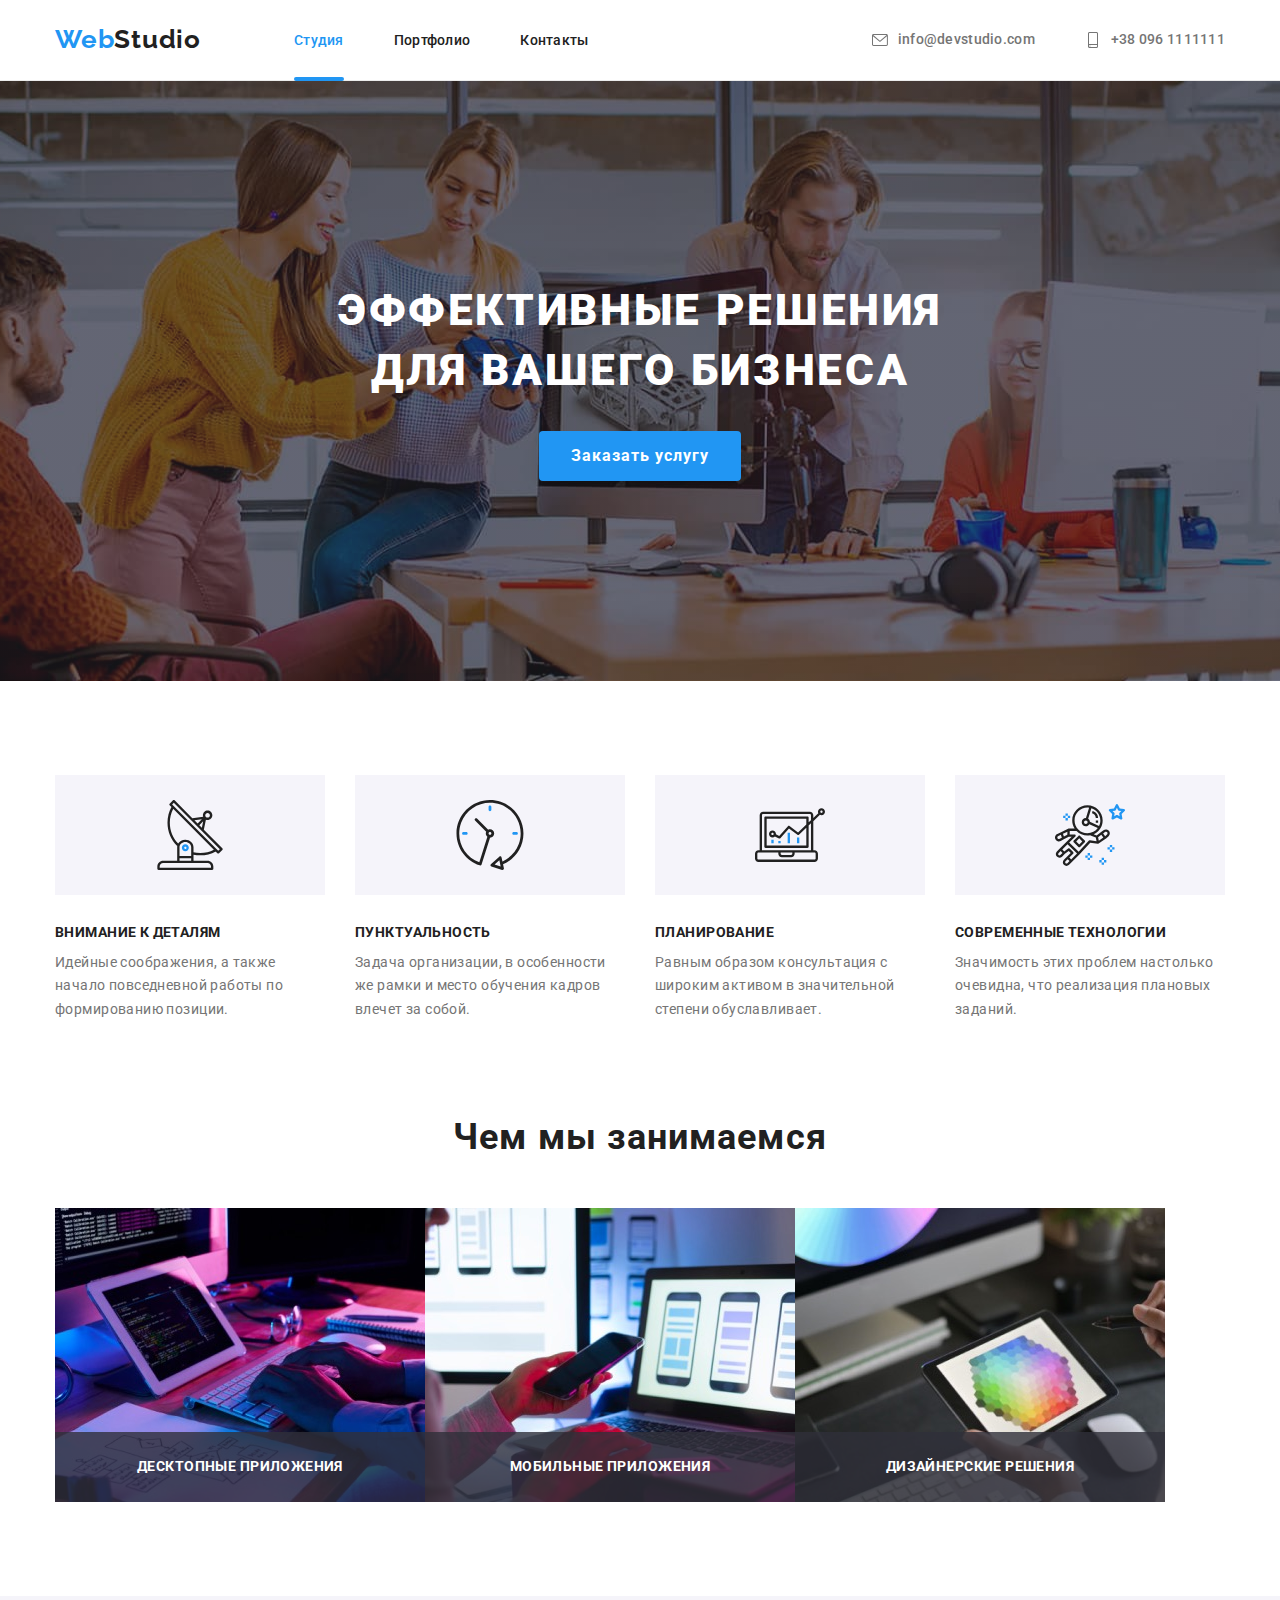
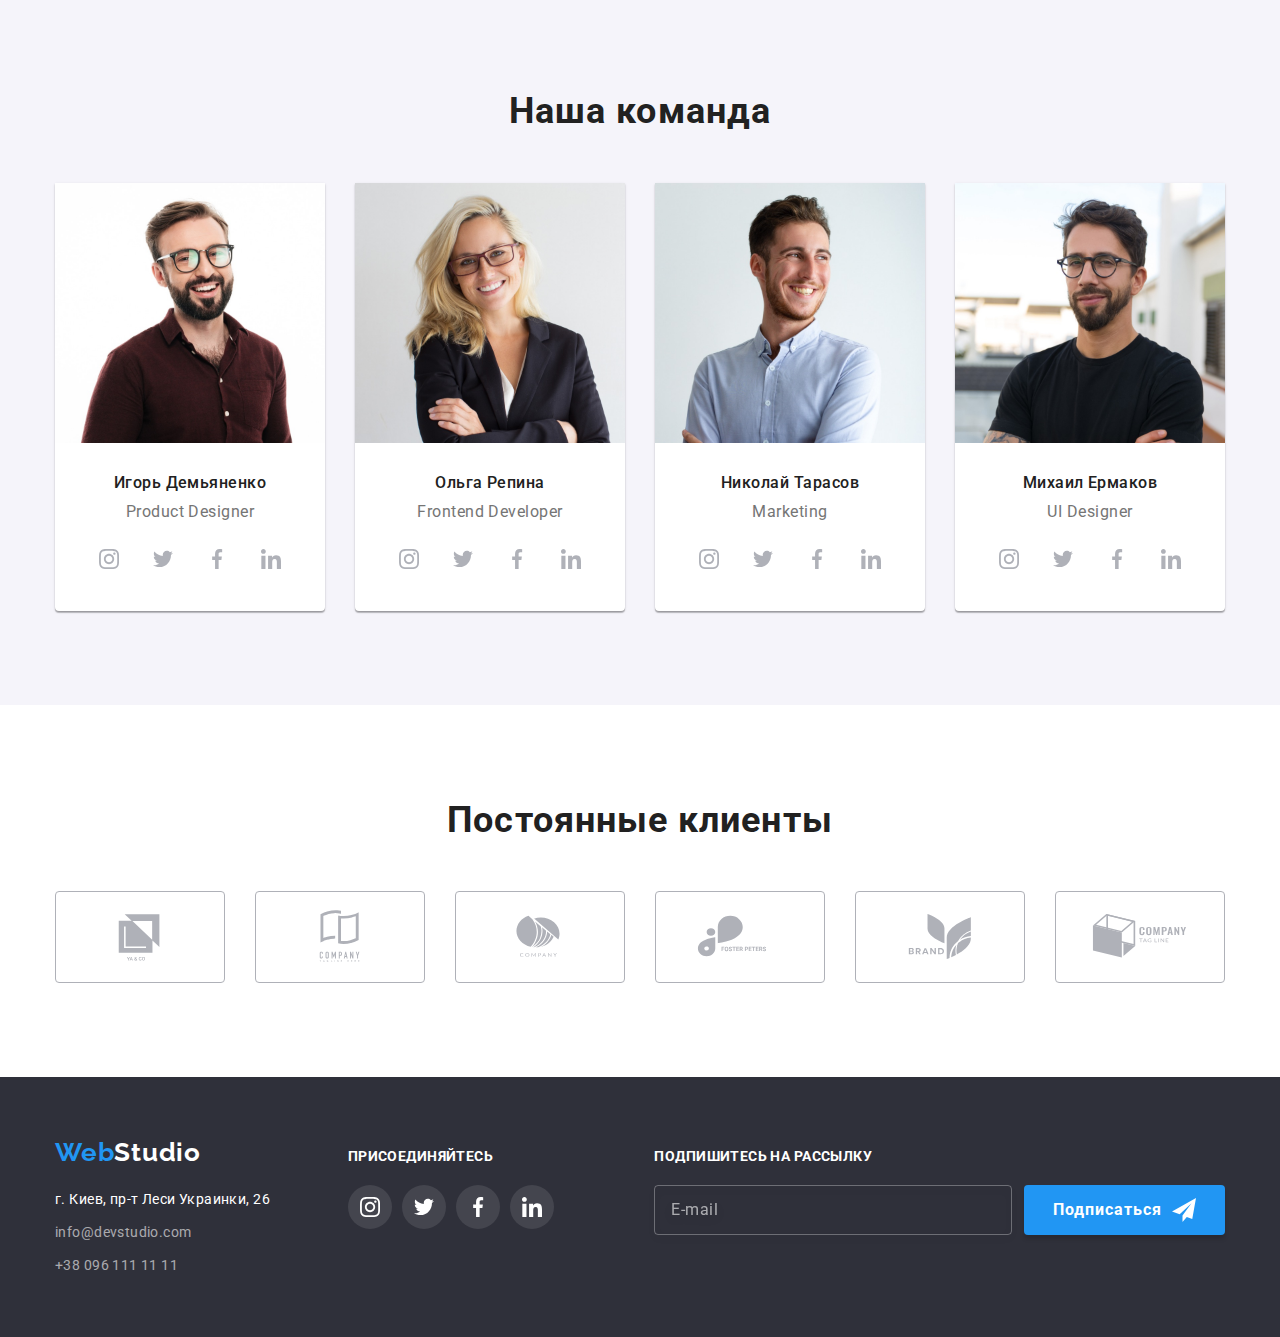
==== commit 089a5de5: "added variables, relocated some elements" ====
--- a/index.html
+++ b/index.html
@@ -13,7 +13,8 @@
         rel="stylesheet">
     <link rel="stylesheet"
         href="https://cdnjs.cloudflare.com/ajax/libs/modern-normalize/1.1.0/modern-normalize.min.css">
-    <link rel="stylesheet" href="./css/styles.css">
+
+    <link rel="stylesheet" href="./css/main.min.css">
 </head>
 
 <body>
@@ -55,74 +56,8 @@
             <div class="container">
                 <h1 class="hero__title">Эффективные решения для вашего бизнеса</h1>
 
-                <button type="button" class="hero__btn" data-modal-open>Заказать услугу</button>
-                <div class="backdrop is-hidden" data-modal>
-                    <div class="modal">
-                        <button class="modal-close__btn" data-modal-close>
-                            <svg class="modal-close__icon" width="18" height="18">
-                                <use href="./images/icons.svg#icon-close">
-                                </use>
-                            </svg>
-                        </button>
-                        <p class="modal__title">Оставьте свои данные, мы вам перезвоним</p>
-                        <form action="#" class="modal__form">
-                            <div class="modal__form-field">
-                                <label for="user-name" class="input__title">Имя</label>
-                                <div class="modal-input__wrap">
-                                    <input type="text" name="user-name" id="user-name" class="modal__input"
-                                        minlength="2" required>
-                                    <svg class="input__icon" width="18" height="18">
-                                        <use href="./images/icons.svg#icon-name-input"></use>
-                                    </svg>
-                                </div>
-                            </div>
-
-                            <div class="modal__form-field">
-                                <label for="user-tel" class="input__title">Телефон</label>
-                                <div class="modal-input__wrap">
-                                    <input type="tel" name="user-tel" id="user-tel" class="modal__input" required>
-                                    <svg class="input__icon" width="18" height="18">
-                                        <use href="./images/icons.svg#icon-tel-input"></use>
-                                    </svg>
-                                </div>
-                            </div>
-
-                            <div class="modal__form-field">
-                                <label for="user-email" class="input__title">Почта</label>
-                                <div class="modal-input__wrap">
-                                    <input type="email" name="user-email" id="user-email" class="modal__input"
-                                        required><svg class="input__icon" width="18" height="18">
-                                        <use href="./images/icons.svg#icon-mail-input"></use>
-                                    </svg>
-                                </div>
-                            </div>
-
-                            <div class="modal__form-field">
-                                <label for="feedback" class="input__title">Комментарий</label>
-                                <textarea name="feedback" id="feedback" class="feedback__txt"
-                                    placeholder="Введите текст"></textarea>
-                            </div>
-
-                            <div class="modal__form-field">
-                                <input type="checkbox" name="terms" id="terms-check"
-                                    class="modal__check visually-hidden" required>
-
-                                <label for="terms-check" class="terms__check">
-                                    <span>
-                                        <svg class="icon__check" width="16" height="15">
-                                            <use href="./images/icons.svg#icon-check"></use>
-                                        </svg>
-                                    </span>
-                                    Соглашаюсь с рассылкой и принимаю &nbsp;
-                                    <a href="" class="terms__link">Условия договора</a>
-                                </label>
-                            </div>
-
-                            <button type="submit" class="submit__btn">Отправить</button>
-                        </form>
-                    </div>
-
-                </div>
+                <button type="button" class="btn hero__btn" data-modal-open>Заказать услугу</button>
+
             </div>
         </section>
 
@@ -481,7 +416,7 @@
                     <div class="sign-up__form"> <label>
                             <input type="email" name="user-email" class="sign-up__input" placeholder="E-mail">
                         </label>
-                        <button type="submit" class="sign-up__btn">Подписаться
+                        <button type="submit" class="btn sign-up__btn">Подписаться
                             <svg class="sign-up__icon" width="24" height="24">
                                 <use href="./images/icons.svg#icon-signup"></use>
                             </svg>
@@ -493,6 +428,71 @@
         </div>
     </footer>
 
+    <div class="backdrop is-hidden" data-modal>
+        <div class="modal">
+            <button class="modal-close__btn" data-modal-close>
+                <svg class="modal-close__icon" width="18" height="18">
+                    <use href="./images/icons.svg#icon-close">
+                    </use>
+                </svg>
+            </button>
+            <p class="modal__title">Оставьте свои данные, мы вам перезвоним</p>
+            <form action="#" class="modal__form">
+                <div class="modal__form-field">
+                    <label for="user-name" class="input__title">Имя</label>
+                    <div class="modal-input__wrap">
+                        <input type="text" name="user-name" id="user-name" class="modal__input" minlength="2" required>
+                        <svg class="input__icon" width="18" height="18">
+                            <use href="./images/icons.svg#icon-name-input"></use>
+                        </svg>
+                    </div>
+                </div>
+
+                <div class="modal__form-field">
+                    <label for="user-tel" class="input__title">Телефон</label>
+                    <div class="modal-input__wrap">
+                        <input type="tel" name="user-tel" id="user-tel" class="modal__input" required>
+                        <svg class="input__icon" width="18" height="18">
+                            <use href="./images/icons.svg#icon-tel-input"></use>
+                        </svg>
+                    </div>
+                </div>
+
+                <div class="modal__form-field">
+                    <label for="user-email" class="input__title">Почта</label>
+                    <div class="modal-input__wrap">
+                        <input type="email" name="user-email" id="user-email" class="modal__input" required><svg
+                            class="input__icon" width="18" height="18">
+                            <use href="./images/icons.svg#icon-mail-input"></use>
+                        </svg>
+                    </div>
+                </div>
+
+                <div class="modal__form-field">
+                    <label for="feedback" class="input__title">Комментарий</label>
+                    <textarea name="feedback" id="feedback" class="feedback__txt"
+                        placeholder="Введите текст"></textarea>
+                </div>
+
+                <div class="modal__form-field">
+                    <input type="checkbox" name="terms" id="terms-check" class="modal__check visually-hidden" required>
+
+                    <label for="terms-check" class="terms__check">
+                        <span>
+                            <svg class="icon__check" width="16" height="15">
+                                <use href="./images/icons.svg#icon-check"></use>
+                            </svg>
+                        </span>
+                        Соглашаюсь с рассылкой и принимаю &nbsp;
+                        <a href="" class="terms__link">Условия договора</a>
+                    </label>
+                </div>
+
+                <button type="submit" class="btn submit__btn">Отправить</button>
+            </form>
+        </div>
+
+    </div>
     <script src="./js/modal.js"></script>
 </body>
 
--- a/css/main.min.css
+++ b/css/main.min.css
@@ -0,0 +1,4 @@
+:root{--primary-color: #ffffff;--secondary-color: #212121;--third-color: #757575;--contacts-color: rgba(255, 255, 255, 0.6);--background-secondary-color: #f5f4fa;--background-color: #2f303a;--accent-color: #2196f3;--icons-color: #afb1b8;--btn-hover-color: #188ce8;--btn-box-shadow: 0px 4px 4px rgba(0, 0, 0, 0.15);--current-btn-nav-shadow: 0px 3px 1px rgba(0, 0, 0, 0.1),
+  0px 1px 2px rgba(0, 0, 0, 0.08),
+  0px 2px 2px rgba(0, 0, 0, 0.12);--overlay-color: rgba(33, 150, 243, 0.9);--cubic: cubic-bezier(0.4, 0, 0.2, 1);--transition-time: 250ms}body{font-family:"Roboto", sans-serif;color:var(--secondary-color)}.list{list-style:none}.link{text-decoration:none}button{cursor:pointer}p,h1,h2,h3,h4,h5,h6{margin:0}ul{margin:0;padding:0}img{display:block;max-width:100%;height:auto}.visually-hidden{position:absolute;width:1px;height:1px;margin:-1px;border:0;padding:0;white-space:nowrap;clip-path:inset(100%);clip:rect(0 0 0 0);overflow:hidden}.container{width:1200px;padding:0 15px;margin:0 auto}.section{padding-top:94px;padding-bottom:94px}.header__logo,.footer__logo{font-family:"Raleway", sans-serif;font-weight:700;font-size:26px;line-height:1.19;letter-spacing:0.03em;color:var(--accent-color)}.header__logo{display:block;padding-top:24px;padding-bottom:25px;margin-right:93px}.studio__logo{font-family:"Raleway", sans-serif;font-weight:700;font-size:26px;line-height:1.19;letter-spacing:0.03em;color:var(--secondary-color)}.footer__studio-logo{font-family:"Raleway", sans-serif;font-weight:700;font-size:26px;line-height:1.19;letter-spacing:0.03em;color:var(--primary-color)}.btn{display:flex;align-items:center;text-align:center;font-family:inherit;font-weight:700;font-size:16px;line-height:1.87;letter-spacing:0.06em;transition:background-color var(--transition-time) var(--cubic);background-color:var(--accent-color);box-shadow:var(--btn-box-shadow);color:var(--primary-color);border-radius:4px;border:none}.btn:hover,.btn:focus{background-color:var(--btn-hover-color)}.btn-nav{padding:6px 22px 6px 22px;font-family:inherit;font-weight:500;font-size:16px;line-height:1.62;text-align:center;letter-spacing:0.03em;border-radius:4px;outline:none;border:none;color:var(--secondary-color);background-color:var(--background-secondary-color);transition:background-color var(--transition-time) var(--cubic),color var(--transition-time) var(--cubic),box-shadow var(--transition-time) var(--cubic)}.btn-nav:hover,.btn-nav:focus{color:var(--primary-color);background:var(--accent-color);box-shadow:var(--current-btn-nav-shadow)}.btn-nav.current__btn{color:var(--primary-color);background:var(--accent-color);box-shadow:var(--current-btn-nav-shadow)}.btn-nav{padding:6px 22px 6px 22px;font-family:inherit;font-weight:500;font-size:16px;line-height:1.62;text-align:center;letter-spacing:0.03em;border-radius:4px;outline:none;border:none;color:var(--secondary-color);background-color:var(--background-secondary-color);transition:background-color var(--transition-time) var(--cubic),color var(--transition-time) var(--cubic),box-shadow var(--transition-time) var(--cubic)}.btn-nav:hover,.btn-nav:focus{color:var(--primary-color);background:var(--accent-color);box-shadow:var(--current-btn-nav-shadow)}.btn-nav.current__btn{color:var(--primary-color);background:var(--accent-color);box-shadow:var(--current-btn-nav-shadow)}.btn-nav{padding:6px 22px 6px 22px;font-family:inherit;font-weight:500;font-size:16px;line-height:1.62;text-align:center;letter-spacing:0.03em;border-radius:4px;outline:none;border:none;color:var(--secondary-color);background-color:var(--background-secondary-color);transition:background-color var(--transition-time) var(--cubic),color var(--transition-time) var(--cubic),box-shadow var(--transition-time) var(--cubic)}.btn-nav:hover,.btn-nav:focus{color:var(--primary-color);background:var(--accent-color);box-shadow:var(--current-btn-nav-shadow)}.btn-nav.current__btn{color:var(--primary-color);background:var(--accent-color);box-shadow:var(--current-btn-nav-shadow)}.header{border-bottom:1px solid #ececec}.main-nav,.header__list{display:flex;align-items:center}.header__nav{display:flex;margin-right:auto}.header__item:not(:last-child){margin-right:50px}.header__link{transition:color var(--transition-time) var(--cubic);position:relative;padding:32px 0 32px 0;font-weight:500;font-size:14px;line-height:1.14;letter-spacing:0.02em;color:var(--secondary-color)}.header__link:hover,.header__link:focus{color:var(--accent-color)}.header__link.current{color:var(--accent-color)}.header__link.current:after{content:"";position:absolute;bottom:-1px;left:0;width:100%;height:4px;background:var(--accent-color);border-radius:2px}.header-contact__list{display:flex}.header-contact__item{display:flex;align-items:center}.header-contact__item:not(:last-child){margin-right:50px}.header-mail__link,.header-tel__link{transition:color var(--transition-time) var(--cubic);display:flex;padding:32px 0 32px 0;font-weight:500;font-size:14px;line-height:1.14;letter-spacing:0.02em;color:var(--third-color)}.header-mail__link:hover,.header-mail__link:focus,.header-tel__link:hover,.header-tel__link:focus{color:var(--accent-color)}.mail__icon,.tel__icon{margin-right:10px;fill:currentColor}.hero{margin-left:auto;margin-right:auto;background-color:var(--background-color);background-image:linear-gradient(rgba(47,48,58,0.4), rgba(47,48,58,0.4)),url(../images/hero-bg.jpg);background-repeat:no-repeat;background-position:center;background-size:cover;max-width:1600px}.hero.section{padding-top:200px;padding-bottom:200px}.hero__title{margin-bottom:30px;margin-left:auto;margin-right:auto;max-width:696px;font-weight:900;font-size:44px;line-height:1.36;text-align:center;letter-spacing:0.06em;text-transform:uppercase;color:var(--primary-color)}.hero__btn{margin-left:auto;margin-right:auto;padding:10px 32px}.about__list{display:flex}.about__item{flex-basis:calc((100% - 60px) / 4)}.about__item:not(:last-child){margin-right:30px}.about-item__title{margin-bottom:10px;font-weight:700;font-size:14px;line-height:1.14;letter-spacing:0.03em;text-transform:uppercase;color:var(--secondary-color)}.about-item__text{font-size:14px;line-height:1.71;letter-spacing:0.03em;color:var(--third-color)}.about__icon-box{display:flex;justify-content:center;align-items:center;margin-bottom:30px;width:270px;height:120px;background-color:var(--background-secondary-color)}.we-do.section{padding-top:0px}.we-do__title{margin-bottom:50px;font-weight:700;font-size:36px;line-height:1.17;text-align:center;letter-spacing:0.03em;color:var(--secondary-color)}.we-do__list{display:flex}.we-do__item{flex-basis:calc((100% - 60px) / 3)}.we-do__item :not(:last-child){margin-right:30px}.we-do__thumb{position:relative}.we-do__box{position:absolute;bottom:0;left:0;width:370px;height:70px;display:flex;justify-content:center;align-items:center;background:rgba(47,48,58,0.8)}.we-do__text{font-weight:700;font-size:14px;line-height:1.14;letter-spacing:0.03em;text-transform:uppercase;color:var(--primary-color)}.team{background-color:var(--background-secondary-color)}.team__title{margin-bottom:50px;font-weight:700;font-size:36px;line-height:1.17;text-align:center;letter-spacing:0.03em;color:var(--secondary-color)}.team__list{display:flex}.team__item{flex-basis:calc((100% - 60px) / 4);background-color:var(--primary-color);box-shadow:0px 1px 3px rgba(0,0,0,0.12),0px 1px 1px rgba(0,0,0,0.14),0px 2px 1px rgba(0,0,0,0.2);border-radius:0px 0px 4px 4px}.team__item:not(:last-child){margin-right:30px}.team__content{padding:30px 32px;text-align:center}.team__name{margin-bottom:10px;font-weight:500;font-size:16px;line-height:1.19;letter-spacing:0.03em;color:var(--secondary-color)}.team__job{margin-bottom:16px;font-size:16px;line-height:1.19;letter-spacing:0.03em;color:var(--third-color)}.team-social__list{display:flex;justify-content:center}.team-social__item{width:44px;height:44px}.team-social__item:not(:last-child){margin-right:10px}.team-social__link{transition:background-color var(--transition-time) var(--cubic);display:flex;align-items:center;justify-content:center;width:100%;height:100%;border-radius:50%}.team-social__link:hover,.team-social__link:focus{background-color:var(--accent-color)}.team-social__link:hover .team-social__icon,.team-social__link:focus .team-social__icon{fill:var(--primary-color)}.team-social__icon{transition:fill var(--transition-time) var(--cubic);fill:var(--icons-color)}.clients__title{margin-bottom:50px;font-weight:700;font-size:36px;line-height:1.17;text-align:center;letter-spacing:0.03em;color:var(--secondary-color)}.clients__list{display:flex}.clients__item{display:flex;justify-content:center;align-items:center}.clients__item:not(:last-child){margin-right:30px}.clients__link{transition:border var(--transition-time) var(--cubic),color var(--transition-time) var(--cubic);display:flex;justify-content:center;align-items:center;width:170px;height:92px;color:var(--icons-color);border:1px solid var(--icons-color);border-radius:4px}.clients__link:hover,.clients__link:focus{border-color:var(--accent-color);color:var(--accent-color)}.clients__icon{transition:fill var(--transition-time) var(--cubic);fill:currentColor}.backdrop{position:fixed;left:0px;top:0px;z-index:999;opacity:1;transition:opacity var(--transition-time) var(--cubic);width:100%;height:100%;background:rgba(0,0,0,0.2)}.backdrop.is-hidden{visibility:0;opacity:0;pointer-events:none}.backdrop.is-hidden .modal{transform:translate(-50%, -50%) scale(0.5)}.modal{position:absolute;top:50%;left:50%;padding:40px;transform:translate(-50%, -50%) scale(1);transition:transform var(--transition-time) var(--cubic);min-height:581px;min-width:528px;background:var(--primary-color);box-shadow:0px 1px 3px rgba(0,0,0,0.12),0px 1px 1px rgba(0,0,0,0.14),0px 2px 1px rgba(0,0,0,0.2);border-radius:4px}.modal__title{margin-bottom:30px;font-weight:700;font-size:20px;line-height:1.15;text-align:center;letter-spacing:0.03em;color:var(--secondary-color)}.modal__form-field{margin-bottom:10px}.modal__form-field:nth-child(5n){margin-bottom:32px}.modal__form-field:nth-child(4n){margin-bottom:18px}.modal__input,.feedback__txt{border:1px solid rgba(33,33,33,0.2);border-radius:4px;outline:none;color:var(--third-color);font-size:16px;line-height:1.16;letter-spacing:0.01em;transition:border-color var(--transition-time) var(--cubic);cursor:pointer}.modal-input__wrap{position:relative;width:100%;height:40px}.modal__input{width:100%;height:40px;padding-right:10px;padding-left:42px}.modal__input:focus{border-color:var(--accent-color)}.modal__input:focus+.input__icon{fill:var(--accent-color)}.input__icon{position:absolute;top:50%;transform:translateY(-50%);left:12px;transition:fill var(--transition-time) var(--cubic)}.input__title{display:block;margin-bottom:4px;font-size:12px;line-height:1.16;letter-spacing:0.01em;color:var(--third-color)}.feedback__txt{width:100%;height:120px;padding:12px 16px;resize:none}.feedback__txt:focus{border-color:var(--accent-color)}.feedback__txt::placeholder{font-size:14px;line-height:1.16;letter-spacing:0.01em;color:rgba(117,117,117,0.5)}.terms__check{font-size:14px;line-height:1.71;letter-spacing:0.03em;display:flex;align-items:center;justify-content:center;color:var(--third-color)}.terms__check span{width:16px;height:15px;border:2px solid var(--secondary-color);border-radius:2px;transition:background-color var(--transition-time) var(--cubic),border var(--transition-time) var(--cubic);display:flex;margin-right:6px}.icon__check{fill:transparent;transition:fill var(--transition-time) var(--cubic)}.modal__check:checked+.terms__check span{background-color:var(--accent-color);border:none}.modal__check:checked+.terms__check span .icon__check{fill:var(--primary-color)}.terms__link{font-size:14px;line-height:1.71;letter-spacing:0.03em;text-decoration:underline;text-decoration-skip-ink:none;color:var(--accent-color)}.submit__btn{margin:auto auto;padding:10px 55px}.modal-close__btn{position:absolute;top:8px;right:8px;width:30px;height:30px;color:var(--secondary-color);background:var(--primary-color);border:1px solid rgba(0,0,0,0.1);border-radius:50%;transition:color var(--transition-time) var(--cubic)}.modal-close__icon{position:absolute;top:50%;left:50%;transform:translate(-50%, -50%);fill:currentColor}.modal-close__icon:hover,.modal-close__icon:focus{color:var(--accent-color)}.footer{background-color:var(--background-color)}.footer{display:flex;padding-top:60px;padding-bottom:60px}.footer__container{display:flex;justify-content:space-between;align-items:baseline}.footer-address__block{max-width:231px;margin-right:70px}.footer__logo{display:flex;margin-bottom:20px}.footer__item:not(:last-child){margin-bottom:9px}.footer-address__link{display:flex;font-style:normal;font-size:14px;line-height:1.71;letter-spacing:0.03em;color:var(--primary-color)}.footer-mail__link,.footer-tel__link{transition:color var(--transition-time) var(--cubic);font-style:normal;font-size:14px;line-height:1.71;letter-spacing:0.03em;color:var(--contacts-color)}.footer-mail__link:hover,.footer-mail__link:focus,.footer-tel__link:hover,.footer-tel__link:focus{color:var(--accent-color)}.social-footer{margin-right:93px}.social-footer__title{display:flex;margin-bottom:20px;font-weight:700;font-size:14px;line-height:1.14;letter-spacing:0.03em;text-transform:uppercase;color:var(--primary-color)}.social-footer__list{display:flex}.social-footer__item{width:44px;height:44px}.social-footer__item:not(:last-child){margin-right:10px}.social-footer__link{transition:background-color var(--transition-time) var(--cubic);width:100%;height:100%;border-radius:50%;display:flex;align-items:center;justify-content:center;background-color:rgba(255,255,255,0.1)}.social-footer__link:hover,.social-footer__link:focus{background-color:var(--accent-color)}.social-footer__icon{fill:var(--primary-color)}.sign-up__form{display:flex}.sign-up__title{display:flex;margin-bottom:20px;font-weight:700;font-size:14px;line-height:1.14;letter-spacing:0.03em;text-transform:uppercase;color:var(--primary-color)}.sign-up__input{width:358px;height:50px;padding:15px 16px;margin-right:12px;color:var(--primary-color);background-color:transparent;border:1px solid rgba(255,255,255,0.3);filter:drop-shadow(0px 4px 4px rgba(0,0,0,0.15));border-radius:4px;outline:none;transition:border-color var(--transition-time) var(--cubic);cursor:pointer}.sign-up__input::placeholder{font-size:16px;line-height:1.25;display:flex;align-items:center;letter-spacing:0.03em;color:rgba(255,255,255,0.6);transition:color var(--transition-time) var(--cubic)}.sign-up__input:focus{border-color:var(--accent-color)}.sign-up__input:focus::placeholder{color:var(--primary-color)}.sign-up__btn{height:50px;padding:10px 29px}.sign-up__icon{margin-left:10px;fill:var(--primary-color)}.products__nav{display:flex;justify-content:center;margin-bottom:50px}.products-nav__item:not(:last-child){margin-right:8px}.btn-nav{transition:background-color var(--transition-time) var(--cubic),color var(--transition-time) var(--cubic),box-shadow var(--transition-time) var(--cubic);padding:6px 22px 6px 22px;font-family:inherit;font-weight:500;font-size:16px;line-height:1.62;text-align:center;letter-spacing:0.03em;border-radius:4px;outline:none;border:none;color:var(--secondary-color);background-color:var(--background-secondary-color)}.btn-nav:hover,.btn-nav:focus{color:var(--primary-color);background:var(--accent-color);box-shadow:var(--current-btn-nav-shadow)}.btn-nav.current__btn{color:var(--primary-color);background:var(--accent-color);box-shadow:var(--current-btn-nav-shadow)}.products__list{display:flex;flex-wrap:wrap}.products__item{flex-basis:calc((100% - 60px) / 3);margin-right:30px;margin-bottom:30px}.products__item:hover{box-shadow:0px 1px 1px rgba(0,0,0,0.12),0px 4px 4px rgba(0,0,0,0.06),1px 4px 6px rgba(0,0,0,0.16)}.products__item:nth-child(3n){margin-right:0}.products__item:nth-last-child(-n+3){margin-bottom:0px}.products__link{display:block;transition:box-shadow var(--transition-time) var(--cubic)}.products__link:hover,.products__link:focus{box-shadow:0px 1px 1px rgba(0,0,0,0.12),0px 4px 4px rgba(0,0,0,0.06),1px 4px 6px rgba(0,0,0,0.16)}.products__thumb{position:relative;overflow:hidden}.products__overlay{position:absolute;width:100%;height:100%;top:0;left:0;background-color:var(--overlay-color)}.products-overlay__text{position:absolute;top:0;left:0;opacity:0;padding:63px 24px;font-size:18px;line-height:1.56;letter-spacing:0.03em;color:var(--primary-color)}.products__overlay,.products-overlay__text{transform:translateY(101%);transition:transform var(--transition-time) var(--cubic),opacity var(--transition-time) var(--cubic)}.products__item:hover .products__overlay,.products__item:hover .products-overlay__text{transform:translateY(0);opacity:1}.products__link:focus .products__overlay,.products__link:focus .products-overlay__text{transform:translateY(0);opacity:1}.border__wrap{border:1px solid #eeeeee;border-top:0px;padding:20px 24px}.products-item__title{margin-bottom:4px;font-weight:700;font-size:18px;line-height:2;letter-spacing:0.06em;color:var(--secondary-color)}.products-item__text{font-weight:400;font-size:16px;line-height:1.87;letter-spacing:0.03em;color:var(--third-color)}
+/*# sourceMappingURL=main.min.css.map */